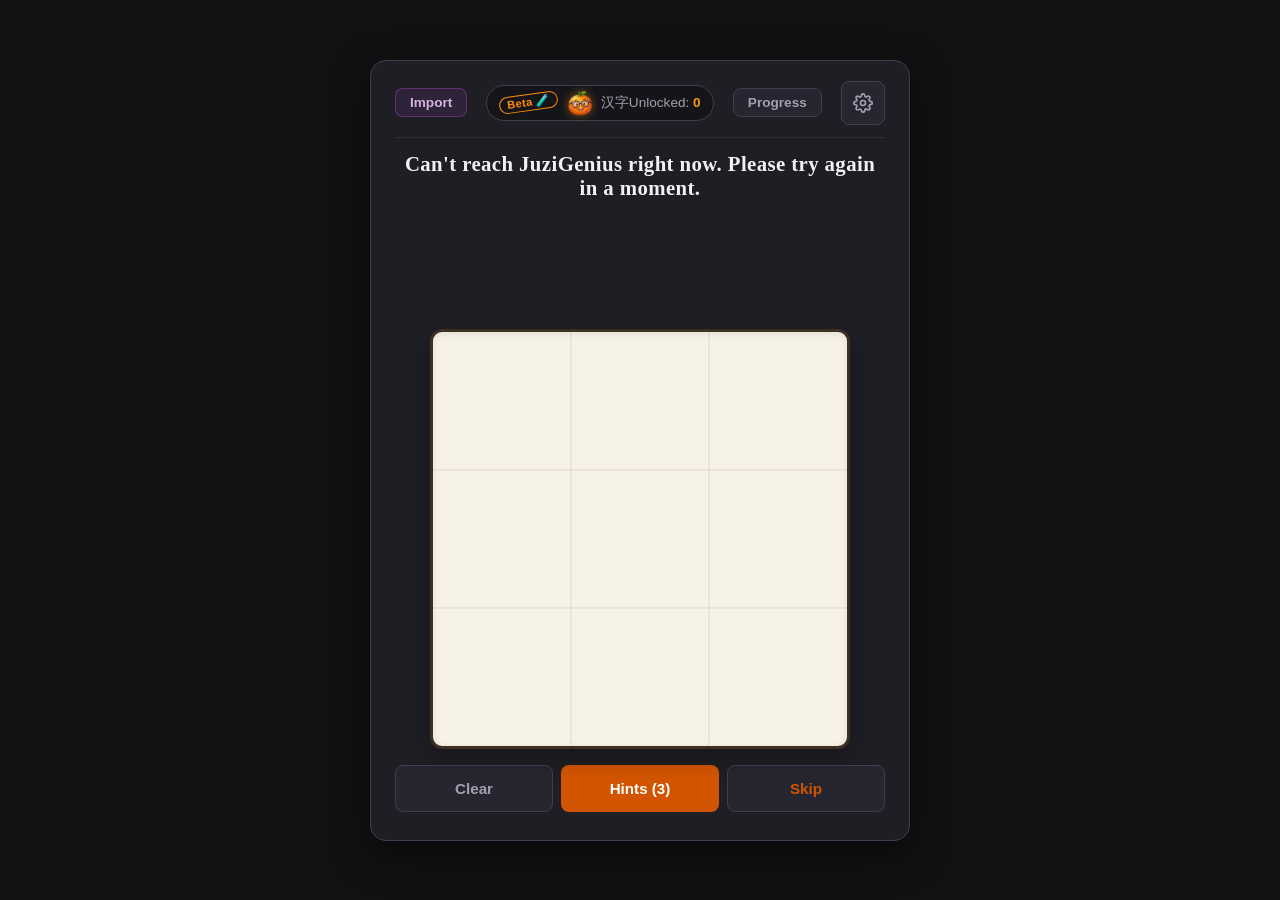
==== index.html @ 7cd06978 "Show Settings as a gear at the top right of the card at every size Replaces the bottom-left corner b" ====
<!DOCTYPE html>
<html lang="en">
<head>
    <meta charset="UTF-8">
    <meta name="viewport" content="width=device-width, initial-scale=1.0">
    <title>JuziGenius (句子Genius)</title>

    <!-- Installable-app metadata. The manifest href is RELATIVE while every
         other asset here is absolute, and that is deliberate: it resolves to
         /manifest.json at the site root and /u/<slug>/manifest.json under a
         hosted account, and the server generates each with its own start_url.
         An absolute path here would hand every friend an installed icon that
         opens the default account's data instead of their own. -->
    <link rel="manifest" href="manifest.json">
    <meta name="theme-color" content="#121214">
    <meta name="description" content="Hardcore Mandarin handwriting practice with spaced repetition. Fully offline.">
    <meta name="mobile-web-app-capable" content="yes">
    <meta name="apple-mobile-web-app-capable" content="yes">
    <meta name="apple-mobile-web-app-status-bar-style" content="black-translucent">
    <meta name="apple-mobile-web-app-title" content="JuziGenius">
    <link rel="apple-touch-icon" href="/icon-192.png">
    <link rel="icon" href="/icon-192.png" type="image/png">

    <link rel="stylesheet" href="/style.css">
    <!-- Hanzi Writer, vendored locally so handwriting works with no network.
         Stroke data is served from stroke_data.json via /api/strokes -- see
         charDataLoader in app.js and fetch_stroke_data.py. -->
    <script src="/vendor/hanzi-writer.min.js"></script>
    <!-- Paddle.js, for the checkout overlay. The one script here that isn't
         vendored locally: Paddle is the merchant of record and its checkout
         has to run from its own origin to handle cards, so there is nothing
         to self-host. Everything else about the app still works offline;
         only buying does not. Initialised from app.js once /api/plan says
         which client token and environment to use. -->
    <script src="https://cdn.paddle.com/paddle/v2/paddle.js"></script>
</head>
<body>
    <div id="app-container">
        <!-- Top Bar: Import (Left), Mascot Counter (Center), Progress (Right) -->
        <header id="top-bar">
            <button id="btn-import" class="top-btn" title="Import Chinese Text">Import</button>
            
            <div id="top-bar-center">
                <div id="character-counter" title="Total unique characters unlocked in your database">
                    <span id="beta-badge" title="Still cooking -- expect rough edges.">Beta&nbsp;🧪</span>
                    <img src="/avatar-nobg-128.png" alt="Juzi Mascot" class="mascot-avatar-small" />
                    <span>汉字<span class="counter-label-long">Unlocked:</span> <strong id="counter-value">0</strong></span>
                </div>
                <!-- The "Due" badge moved into the Progress modal's Overview
                     tab (see the "due today" / "waiting" stat tiles built by
                     renderProgress in app.js) rather than living in the top
                     bar -- the two numbers were already computed and shown
                     there, so this just drops the redundant header copy. -->
            </div>

            <button id="btn-progress" class="top-btn" title="Your progress">Progress</button>

            <!-- Settings (and Log Out, for a real account): a gear at the top
                 right of the card at every screen size. app.js sets the
                 accessible label. -->
            <button type="button" id="btn-settings" class="gear-btn" title="Settings" aria-label="Settings"><svg viewBox="0 0 24 24" width="20" height="20" fill="none" stroke="currentColor" stroke-width="2" stroke-linecap="round" stroke-linejoin="round" aria-hidden="true"><circle cx="12" cy="12" r="3"/><path d="M19.4 15a1.65 1.65 0 0 0 .33 1.82l.06.06a2 2 0 0 1 0 2.83 2 2 0 0 1-2.83 0l-.06-.06a1.65 1.65 0 0 0-1.82-.33 1.65 1.65 0 0 0-1 1.51V21a2 2 0 0 1-2 2 2 2 0 0 1-2-2v-.09A1.65 1.65 0 0 0 9 19.4a1.65 1.65 0 0 0-1.82.33l-.06.06a2 2 0 0 1-2.83 0 2 2 0 0 1 0-2.83l.06-.06a1.65 1.65 0 0 0 .33-1.82 1.65 1.65 0 0 0-1.51-1H3a2 2 0 0 1-2-2 2 2 0 0 1 2-2h.09A1.65 1.65 0 0 0 4.6 9a1.65 1.65 0 0 0-.33-1.82l-.06-.06a2 2 0 0 1 0-2.83 2 2 0 0 1 2.83 0l.06.06a1.65 1.65 0 0 0 1.82.33H9a1.65 1.65 0 0 0 1-1.51V3a2 2 0 0 1 2-2 2 2 0 0 1 2 2v.09a1.65 1.65 0 0 0 1 1.51 1.65 1.65 0 0 0 1.82-.33l.06-.06a2 2 0 0 1 2.83 0 2 2 0 0 1 0 2.83l-.06.06a1.65 1.65 0 0 0-.33 1.82V9a1.65 1.65 0 0 0 1.51 1H21a2 2 0 0 1 2 2 2 2 0 0 1-2 2h-.09a1.65 1.65 0 0 0-1.51 1z"/></svg></button>
        </header>

        <!-- Shown only to a username/password account with no email on file,
             which currently has no way back in if the password is forgotten.
             See updateEmailNudge in app.js. -->
        <div id="email-nudge" class="top-nudge" role="status" hidden>
            <span>Add an email so you can reset your password if you ever forget it.</span>
            <div class="top-nudge-actions">
                <button type="button" id="email-nudge-add" class="top-nudge-btn top-nudge-btn-primary">Add email</button>
                <button type="button" id="email-nudge-later" class="top-nudge-btn">Later</button>
            </div>
        </div>

        <!-- Shown only on a /u/<slug>/ link account, where the link itself is
             the only way in. See updateLoginNudge in app.js. -->
        <div id="login-nudge" class="top-nudge" role="status" hidden>
            <span>Create a login, so a lost link never means a lost account and you can sign in from any device.</span>
            <div class="top-nudge-actions">
                <button type="button" id="login-nudge-create" class="top-nudge-btn top-nudge-btn-primary">Create login</button>
                <button type="button" id="login-nudge-later" class="top-nudge-btn">Later</button>
            </div>
        </div>

        <!-- Prompt Zone -->
        <div id="english-prompt">Initializing session...</div>

        <!-- Assembly Line (Slots) -->
        <div id="assembly-line"></div>

        <!-- Main Workspace Area: Central Canvas, Action Row (Clear, Hint, Skip) below it -->
        <div id="workspace-main">
            <!-- InkStone Canvas Container Wrapper -->
            <div id="canvas-wrapper">
                <!-- Reserved space for hints to avoid layout shift -->
                <div id="hint-display-container"></div>
                <div id="tian-zi-ge"></div>
            </div>

            <!-- Action Row (below the canvas, not beside it -- see #action-sidebar) -->
            <div id="action-sidebar">
                <!-- Pronunciation controls for the item on screen. Available
                     from the moment a sentence loads, not just after it's
                     completed -- per explicit user decision, a deliberate
                     departure from "no predictive assistance" for audio
                     specifically. Icon-only; the label is a hover tooltip. -->
                <div id="sentence-audio-controls" hidden>
                    <button id="btn-replay-audio" class="btn-audio-icon" title="Listen Again" aria-label="Listen Again">🔊</button>
                </div>
                <button id="btn-clear" class="action-btn">Clear</button>
                <button id="btn-hint" class="action-btn">Hints (3)</button>
                <button id="btn-skip" class="action-btn">Skip</button>
            </div>
        </div>
    </div>

    <!-- Import / Generate Sentences Modal Overlay -->
    <div id="import-modal" class="modal-overlay">
        <div class="modal-card">
            <h2 class="modal-title">Add Practice Sentences</h2>

            <div class="mode-tabs">
                <button type="button" class="mode-tab active" data-mode="paste">Paste Text</button>
                <button type="button" class="mode-tab" data-mode="chars">Suggest Characters</button>
                <button type="button" class="mode-tab" data-mode="suggest">Suggest Words</button>
                <button type="button" class="mode-tab" data-mode="hsk">HSK Sentences</button>
            </div>

            <!-- Paste Text: unlock characters from your own text. One box --
                 Chinese and English go in together, and the English right
                 after each word/sentence (same line or the line below) gets
                 auto-paired and saved as a practice sentence. -->
            <div class="mode-panel" data-mode-panel="paste">
                <div id="paste-open">
                    <p class="modal-subtitle">Paste Chinese below to unlock characters and discover words. Include the English right after each word or sentence -- same line ("你好 - hello") or the line below -- and it's saved as a practice sentence too.</p>
                    <textarea id="import-textarea" maxlength="8000" placeholder="你好 - hello&#10;再见 - goodbye&#10;我喜欢在每天早上喝热茶。&#10;I like to drink hot tea every morning."></textarea>
                    <p class="import-translation-note">Fully offline, no AI needed &mdash; the English/Chinese split is detected locally from the text you paste.</p>
                </div>
                <!-- Shown instead on the free plan, which doesn't include pasting
                     (see plans.py). The server refuses the import either way. -->
                <div id="paste-locked" class="plan-locked" hidden>
                    <p class="plan-locked-title">Pasting your own text is part of the paid plan</p>
                    <p class="modal-subtitle">Paste a vocabulary list, textbook sentences or anything else you're reading, and every character in it unlocks for practice. The free plan covers all of HSK 1 through Suggest Characters, Suggest Words and HSK Sentences.</p>
                </div>
            </div>

            <!-- Suggest Characters: the most frequent characters not yet unlocked.
                 Characters are the practice unit, so this is the most direct
                 answer to "what should I learn next?" the app can give. -->
            <div class="mode-panel" data-mode-panel="chars" hidden>
                <p class="modal-subtitle">The most frequently used characters you haven't unlocked yet. <strong>Unlocks</strong> counts how many practice sentences each one immediately makes writable &mdash; a common character that completes no sentence buys you no practice today.</p>
                <div id="char-suggestions-list" class="suggestions-list"></div>
            </div>

            <!-- Suggest Words: highest-frequency compound words not yet added -->
            <div class="mode-panel" data-mode-panel="suggest" hidden>
                <p class="modal-subtitle">The most frequently used compound words you haven't added yet, pulled from the local dictionary. Check the ones you want and add them to your vocabulary.</p>
                <div id="suggestions-list" class="suggestions-list"></div>
            </div>

            <!-- HSK Sentences: local, offline, no AI/key needed -->
            <div class="mode-panel" data-mode-panel="hsk" hidden>
                <p class="modal-subtitle">Pulls real example sentences from the local HSK corpus that use only characters you've already unlocked. Works fully offline &mdash; no AI, no API key.</p>
            </div>

            <div class="modal-actions">
                <button id="modal-btn-cancel" class="modal-btn btn-secondary">Cancel</button>
                <button id="modal-btn-submit" class="modal-btn btn-primary">Process & Unlock</button>
            </div>
        </div>
    </div>

    <!-- Onboarding Overlay: shown instead of a session on a brand new
         /u/<slug>/ account (create_user.py) that hasn't picked a starting
         tier yet. No Cancel button -- there's nothing to fall back to until
         a tier is chosen, so this is not dismissible. -->
    <div id="onboarding-modal" class="modal-overlay">
        <div class="modal-card onboarding-card">
            <img src="/avatar-nobg-128.png" alt="Juzi the mascot" class="onboarding-avatar">
            <h2 class="modal-title">你好! Let's pick your starting pool.</h2>
            <p class="modal-subtitle">Every tier below is a real, playable set of characters and sentences &mdash; pick how much you want to start with. You can always grow from here with Import.</p>
            <div id="onboarding-tiers" class="onboarding-tiers">
                <p class="suggestions-empty">Loading tiers…</p>
            </div>
            <p id="onboarding-plan-note" class="progress-note" hidden>The free plan starts with First Peel or Sun-Ripened and grows through all of HSK 1. The larger starting pools come with the paid plan.</p>
            <p id="onboarding-status" class="onboarding-status" hidden></p>
        </div>
    </div>

    <!-- Upgrade screen: shown when something the free plan doesn't include is
         asked for -- more than HSK 1, pasting, a larger starting pool. See
         showUpgrade in app.js. Paid plans aren't on sale yet, so it explains
         rather than sells. -->
    <div id="upgrade-modal" class="modal-overlay">
        <div class="modal-card upgrade-card">
            <img src="/avatar-nobg-128.png" alt="" class="onboarding-avatar">
            <h2 id="upgrade-title" class="modal-title"></h2>
            <p id="upgrade-lead" class="modal-subtitle"></p>
            <div id="upgrade-stats" class="stat-row" hidden></div>
            <p class="progress-note">The paid plan unlocks every HSK level and thousands of characters beyond it, pasting your own text, and the larger starting pools.</p>
            <!-- Filled in by renderUpgradePrices in app.js from /api/plan's
                 checkout details. Stays hidden, and the note below it shows
                 instead, wherever Paddle isn't configured -- a development
                 copy, or a server that hasn't been given its keys. -->
            <div id="upgrade-prices" class="upgrade-prices" hidden></div>
            <p id="upgrade-tax" class="progress-note" hidden>All prices plus applicable tax.</p>
            <p id="upgrade-soon" class="progress-note"><strong>Paid plans are coming soon.</strong></p>
            <p class="progress-note">Everything you've unlocked stays yours to review, for free.</p>
            <p id="upgrade-error" class="danger-status" role="status" hidden></p>
            <div class="modal-actions">
                <button type="button" id="upgrade-btn-close" class="modal-btn btn-secondary">Keep practising</button>
            </div>
        </div>
    </div>

    <!-- Progress Overlay -->
    <div id="progress-modal" class="modal-overlay">
        <div class="modal-card progress-card">
            <div class="progress-modal-header">
                <h2 id="progress-modal-title" class="modal-title">Your Progress</h2>
                <button type="button" id="progress-btn-logout" class="top-btn" title="Log out" hidden>Log Out</button>
            </div>

            <div class="mode-tabs">
                <button type="button" class="mode-tab active" data-progress-tab="overview" data-tab-group="progress">Overview</button>
                <button type="button" class="mode-tab" data-progress-tab="characters" data-tab-group="progress">Character Bank</button>
                <button type="button" class="mode-tab" data-progress-tab="words" data-tab-group="progress">Word Bank</button>
                <button type="button" class="mode-tab" data-progress-tab="sentences" data-tab-group="progress">Sentence Bank</button>
                <button type="button" class="mode-tab" data-progress-tab="settings" data-tab-group="settings">Settings</button>
                <button type="button" class="mode-tab" data-progress-tab="reset" data-tab-group="settings">Start Over</button>
                <button type="button" class="mode-tab" data-progress-tab="about" data-tab-group="settings">About JuziGenius</button>
            </div>

            <!-- Stats, coverage, forecast -- the existing progress view. -->
            <div class="mode-panel" data-progress-panel="overview">
                <div id="progress-body" class="progress-body">
                    <p class="suggestions-empty">Loading…</p>
                </div>
            </div>

            <!-- Every unlocked character at a glance, for a quick "what have I
                 learned so far" refresher -- separated from Overview because
                 that panel is already long. -->
            <div class="mode-panel" data-progress-panel="characters" hidden>
                <div id="progress-characters" class="progress-body">
                    <p class="suggestions-empty">Loading…</p>
                </div>
            </div>

            <!-- Every unlocked compound word of 2+ characters (see
                 analyze_text_compounds / add_word) -- separated from
                 Character Bank since a word is a different practice unit. -->
            <div class="mode-panel" data-progress-panel="words" hidden>
                <div id="progress-words" class="progress-body">
                    <p class="suggestions-empty">Loading…</p>
                </div>
            </div>

            <!-- Everything accrued -- personal sentences saved via Paste Text
                 plus every corpus sentence ever completed (see
                 progress_summary's sentence_bank) -- not the live practice
                 queue, which empties out on every new batch. -->
            <div class="mode-panel" data-progress-panel="sentences" hidden>
                <div id="progress-sentences" class="progress-body">
                    <p class="suggestions-empty">Loading…</p>
                </div>
            </div>

            <!-- daily_goal and strict_mode used to sit here and were read by
                 nothing; they are gone from the schema rather than shown, since
                 a control that does nothing is worse than no control. -->
            <div class="mode-panel" data-progress-panel="settings" hidden>
                <div class="progress-body">
                    <!-- /u/<slug>/ link accounts only (see API_BASE in app.js). Turns
                         the link into a username/password account in place; the
                         server retires the link the moment this succeeds. -->
                    <section class="progress-section" id="claim-section" hidden>
                        <h3 class="progress-title">Create a login</h3>
                        <p class="progress-note">
                            Right now this private link is the only way into your account, so
                            losing it means losing your progress. Choose a username and password
                            to sign in from any device instead. Everything you've practised stays
                            exactly as it is.
                        </p>
                        <p class="progress-note">
                            <strong>Once you do, this link stops working.</strong> From then on you
                            log in at juzigenius.com with the username below, and a saved link or
                            home-screen icon takes you to the login page.
                        </p>

                        <form id="claim-form" class="claim-fields">
                            <label class="claim-label" for="claim-username">Username</label>
                            <input type="text" id="claim-username" class="setting-input setting-input-wide"
                                   autocomplete="username" autocapitalize="off" spellcheck="false" required>
                            <span class="setting-hint">3&ndash;20 characters: letters, numbers, _ or -.</span>

                            <label class="claim-label" for="claim-email">Email</label>
                            <input type="email" id="claim-email" class="setting-input setting-input-wide"
                                   autocomplete="email" autocapitalize="off" spellcheck="false" required>
                            <span class="setting-hint">For resetting your password. We send one link to confirm it, and nothing else.</span>

                            <label class="claim-label" for="claim-password">Password</label>
                            <input type="password" id="claim-password" class="setting-input setting-input-wide"
                                   autocomplete="new-password" required>
                            <span class="setting-hint">At least 8 characters.</span>

                            <label class="claim-label" for="claim-confirm">Type it again</label>
                            <input type="password" id="claim-confirm" class="setting-input setting-input-wide"
                                   autocomplete="new-password" required>

                            <div class="danger-actions">
                                <button type="submit" id="claim-btn-submit" class="modal-btn btn-primary">
                                    Create login
                                </button>
                            </div>
                        </form>

                        <p id="claim-status" class="danger-status" role="status" hidden></p>
                    </section>

                    <!-- Username/password accounts only: a /u/<slug>/ link has no
                         password to reset. Revealed by renderAccount in app.js
                         once /api/account answers. -->
                    <section class="progress-section" id="account-section" hidden>
                        <h3 class="progress-title">Email</h3>
                        <p id="account-email-note" class="progress-note"></p>

                        <div class="setting-row">
                            <input type="email" id="setting-email" class="setting-input setting-input-wide"
                                   autocomplete="email" spellcheck="false" autocapitalize="off"
                                   aria-label="Email address">
                        </div>

                        <div class="danger-actions">
                            <button type="button" id="account-email-btn-save" class="modal-btn btn-primary">
                                Send confirmation link
                            </button>
                        </div>

                        <p id="account-email-status" class="danger-status" role="status" hidden></p>
                    </section>

                    <!-- Every account: which plan it's on and what that includes, and
                         for a bought subscription when it renews or ends. Filled in by
                         renderPlan in app.js from /api/plan. Manage subscription is a
                         placeholder until checkout exists (see openManageSubscription). -->
                    <section class="progress-section" id="plan-section" hidden>
                        <h3 class="progress-title">Your plan</h3>
                        <p id="plan-note" class="progress-note"></p>
                        <p id="plan-billing" class="progress-note" hidden></p>
                        <button type="button" id="plan-manage-btn" class="modal-btn btn-secondary plan-manage-btn" hidden>Manage subscription</button>
                        <p id="plan-manage-note" class="progress-note" role="status" hidden>
                            Online billing isn't set up yet. To change or cancel your plan, email
                            <a href="mailto:support@juzigenius.com">support@juzigenius.com</a>.
                        </p>
                        <!-- Monthly and annual subscribers only; filled in by renderPlan. -->
                        <div id="plan-lifetime" hidden>
                            <p id="plan-lifetime-note" class="progress-note"></p>
                            <button type="button" id="plan-lifetime-btn" class="modal-btn btn-primary plan-manage-btn">Switch to lifetime</button>
                        </div>
                        <p id="plan-lifetime-status" class="progress-note" role="status" hidden></p>
                    </section>

                    <section class="progress-section">
                        <h3 class="progress-title">Writing grid</h3>
                        <p class="progress-note">
                            Overlays a light 3&times;3 grid on the writing canvas so a
                            character's proportions and stroke placement are easier to
                            judge. Purely visual: it has no effect on grading. A
                            per-device preference, not saved to your account.
                        </p>

                        <label class="setting-checkbox-row" for="setting-show-grid">
                            <input type="checkbox" id="setting-show-grid">
                            <span>Show writing grid</span>
                        </label>
                    </section>

                    <!-- Which voice reads Chinese aloud. Per device, like the
                         grid: the voices come from this device's speech engine.
                         Filled in by renderVoiceSettings in app.js, and hidden
                         unless the device has more than one Mandarin voice. -->
                    <section class="progress-section" id="voice-section" hidden>
                        <h3 class="progress-title">Voice</h3>
                        <p class="progress-note">
                            The voice that reads Chinese aloud. Choosing one plays a
                            short sample. Voices come from this device, so the choice
                            applies only here.
                        </p>

                        <div id="voice-list" class="voice-list" role="radiogroup" aria-label="Voice"></div>
                        <button type="button" id="voice-more-btn" class="voice-more"
                                aria-controls="voice-list" aria-expanded="false" hidden>More voices</button>

                        <p class="progress-note">
                            You can download additional voices in your device's speech settings.
                        </p>
                    </section>

                    <section class="progress-section">
                        <h3 class="progress-title">What to study</h3>
                        <p class="progress-note">
                            Which practice item kinds show up in a session, and which
                            categories count toward the "Due" badge. At least one must
                            stay checked. "Unlocked" always shows your total character
                            count regardless of this setting.
                        </p>

                        <label class="setting-checkbox-row" for="setting-study-characters">
                            <input type="checkbox" id="setting-study-characters">
                            <span>Individual characters</span>
                        </label>
                        <label class="setting-checkbox-row" for="setting-study-words">
                            <input type="checkbox" id="setting-study-words">
                            <span>Words</span>
                        </label>
                        <label class="setting-checkbox-row" for="setting-study-sentences">
                            <input type="checkbox" id="setting-study-sentences">
                            <span>Sentences</span>
                        </label>

                        <div class="danger-actions">
                            <button type="button" id="study-styles-btn-save" class="modal-btn btn-primary">
                                Save
                            </button>
                        </div>

                        <p id="study-styles-status" class="danger-status" role="status" hidden></p>
                    </section>

                    <section class="progress-section">
                        <h3 class="progress-title">Character script</h3>
                        <p class="progress-note">
                            Which script practice items are displayed and written
                            in. What you've unlocked, your review schedule, and
                            pinyin/meaning lookups are unaffected either way &mdash;
                            this only changes which glyph you see and write.
                            A character with more than one traditional form may
                            occasionally show the wrong one out of context.
                        </p>

                        <select id="setting-character-script" class="setting-input">
                            <option value="simplified">Simplified</option>
                            <option value="traditional">Traditional</option>
                        </select>

                        <div class="danger-actions">
                            <button type="button" id="character-script-btn-save" class="modal-btn btn-primary">
                                Save
                            </button>
                        </div>

                        <p id="character-script-status" class="danger-status" role="status" hidden></p>
                    </section>

                    <section class="progress-section">
                        <h3 class="progress-title">New characters per day</h3>
                        <p class="progress-note">
                            How many characters you have never written may enter practice
                            each day. The rest wait their turn, most common first &mdash; so
                            unlocking a lot at once becomes a queue rather than a wall.
                            The limit is held to unless keeping it would leave you with
                            nothing to practise at all, in which case you get something
                            rather than an empty session.
                        </p>

                        <div class="setting-row">
                            <input type="number" id="setting-daily-new-limit" class="setting-input"
                                   inputmode="numeric" autocomplete="off" step="1">
                            <span id="setting-limit-range" class="setting-hint"></span>
                        </div>

                        <p id="setting-context" class="progress-note"></p>

                        <div class="danger-actions">
                            <button type="button" id="settings-btn-reset" class="modal-btn btn-secondary">
                                Use default
                            </button>
                            <button type="button" id="settings-btn-save" class="modal-btn btn-primary">
                                Save
                            </button>
                        </div>

                        <p id="settings-status" class="danger-status" role="status" hidden></p>
                    </section>
                </div>
            </div>

            <!-- Wipe the account back to a brand new one. Its own tab rather
                 than a section at the foot of Overview: that panel is long
                 and scrolled through on every visit, and an irreversible
                 action should not sit at the end of a scroll people take for
                 other reasons. Two steps, the second requiring the word to be
                 typed, because there is no undo in the app. (The state it
                 replaces is kept in brain-history for two days, but only an
                 operator can bring it back -- see restore_brain.py.) -->
            <div class="mode-panel" data-progress-panel="reset" hidden>
                <div class="progress-body">
                    <section class="danger-zone">
                        <h3 class="danger-title">Start over from scratch</h3>
                        <p class="progress-note">
                            Erases everything below and takes you back to the starting-tier
                            picker, exactly as if you had just opened your link for the very
                            first time. Your link itself stays the same, so nothing needs
                            re-sending.
                        </p>

                        <ul id="reset-summary" class="danger-list">
                            <li>Loading…</li>
                        </ul>

                        <p class="danger-warning">
                            You can't undo this from the app, so treat it as permanent &mdash;
                            especially the sentences you saved from your own reading, which
                            nothing else can reconstruct.
                        </p>

                        <div class="danger-actions">
                            <button type="button" id="reset-btn-begin" class="modal-btn btn-danger-outline">
                                Start over&hellip;
                            </button>
                        </div>

                        <div id="reset-confirm-step" class="danger-confirm" hidden>
                            <label class="danger-label" for="reset-confirm-input">
                                Type <strong>RESET</strong> below to confirm:
                            </label>
                            <input type="text" id="reset-confirm-input" class="danger-input"
                                   autocomplete="off" autocapitalize="characters"
                                   autocorrect="off" spellcheck="false" placeholder="RESET">
                            <div class="danger-actions">
                                <button type="button" id="reset-btn-cancel" class="modal-btn btn-secondary">
                                    Cancel
                                </button>
                                <button type="button" id="reset-btn-confirm" class="modal-btn btn-danger" disabled>
                                    Erase everything
                                </button>
                            </div>
                        </div>

                        <p id="reset-status" class="danger-status" role="status" hidden></p>
                    </section>
                </div>
            </div>

            <div class="mode-panel" data-progress-panel="about" hidden>
                <div class="progress-body">
                    <section class="progress-section">
                        <p class="progress-note">
                            Writing Chinese characters is hard. It's also beautiful and satisfying!
                        </p>
                        <p class="progress-note">
                            JuziGenius&trade; helps you master one skill: writing Chinese characters from
                            memory. Reading Chinese characters is one thing, but recalling how to
                            write it stroke-by-stroke is another. Most apps focus on reading, so we
                            focus on handwriting.
                        </p>
                        <p class="progress-note">
                            Instead of boring flashcards, you'll write real sentences. Start with a
                            few characters and unlock more as you go. Every new sentence only uses
                            characters you already know, so you're always building on solid ground.
                        </p>
                        <p class="progress-note">
                            Use JuziGenius alongside your favorite study tools for grammar and
                            reading &mdash; think of it as your cozy corner for putting pen to paper.
                        </p>
                        <p class="progress-note">
                            As for the name? It's a little pun. In Chinese, j&ugrave;zi (&#21477;&#23376;)
                            means "sentence" and j&uacute;zi (&#27224;&#23376;) means "orange."
                            Isn't that genius? Juzi Genius!
                        </p>

                        <button type="button" id="about-how-it-works-toggle" class="about-link-btn">
                            Read this if you really want to know how it works.
                        </button>

                        <div id="about-how-it-works" class="about-how-it-works" hidden>
                            <p class="progress-note">
                                <strong>The basic loop:</strong> you get shown an English sentence, and you
                                write the Chinese for it, character by character, on a drawing canvas &mdash;
                                no autocomplete, no traced outlines. The app checks your stroke order and
                                direction as you go.
                            </p>
                            <p class="progress-note">
                                <strong>How you get material to practice:</strong> you start with a small
                                set of characters you pick when you sign up. From there you grow your pool
                                by pasting in Chinese text you're reading elsewhere, letting the app suggest
                                common words or characters you don't know yet, or pulling sentences from its
                                built-in library of roughly 17,000 example sentences.
                            </p>
                            <p class="progress-note">
                                <strong>The scheduling brain (spaced repetition):</strong> every character
                                you unlock is tracked individually. Each time you write it, the app grades
                                how well you did &mdash; perfectly, versus needing hints, versus getting it
                                wrong &mdash; and uses that to decide when you should see it again: nail it
                                and the gap grows (tomorrow, then a week, then weeks); struggle and it comes
                                right back today. It's the classic "show me things right before I'd forget
                                them" trick, applied per character.
                            </p>
                            <p class="progress-note">
                                <strong>Why sentences instead of flashcards:</strong> the app only ever gives
                                you a sentence if you already know every character in it, and it leans
                                toward sentences that contain characters you're due to review &mdash; so
                                you're not writing random sentences, you're getting a workout on exactly
                                what you're about to forget.
                            </p>
                            <p class="progress-note">
                                <strong>Words are their own thing too:</strong> two-character-plus words
                                (like &#21916;&#27426;, "to like") get tracked on their own separate schedule
                                from individual characters, so you can specifically drill vocabulary, not
                                just isolated characters.
                            </p>
                            <p class="progress-note">
                                <strong>Your banks:</strong> everything you've ever unlocked or completed
                                sits permanently in Character Bank / Word Bank / Sentence Bank &mdash; a
                                running record of what you actually know, separate from whatever happens to
                                be in your practice queue right this second.
                            </p>
                            <p class="progress-note">
                                <strong>What you control in Settings:</strong> which of the three
                                (characters/words/sentences) get mixed into your sessions, and how many
                                brand-new characters get introduced per day, so a big paste doesn't dump
                                hundreds of new characters on you at once.
                            </p>
                            <p class="progress-note">
                                That's really it: unlock characters &rarr; get graded on how well you write
                                them &rarr; get resurfaced right before you'd forget &rarr; naturally
                                graduate from single characters to full sentences as your pool grows.
                            </p>
                        </div>
                    </section>

                    <!-- Attribution for the bundled third-party data. Not
                         decoration: the Tatoeba sentences are CC BY and the
                         stroke data is under the Arphic Public License, and
                         both require their notices to reach the people using
                         the work. See THIRD-PARTY-LICENSES.md. -->
                    <section class="progress-section">
                        <p class="progress-note">
                            JuziGenius is built on work other people gave away first &mdash; the
                            stroke data traced from Arphic's fonts, sentences written by Tatoeba
                            volunteers, dictionaries built over years.
                            <a href="/credits.html" target="_blank" rel="noopener">Credits &amp; licenses &rarr;</a>
                        </p>
                    </section>
                </div>
            </div>

            <div class="modal-actions">
                <button id="progress-btn-close" class="modal-btn btn-primary">Close</button>
            </div>
        </div>
    </div>

    <!-- Quick Sentence Import: opened from the Overview tab's "N sentences
         writable" stat tile. Lists every corpus sentence the current pool
         can already fully write but hasn't been added to the Sentence Bank
         yet, so a learner can bulk-add known-writable material straight into
         their bank without a round of handwriting first. -->
    <div id="sentence-import-modal" class="modal-overlay">
        <div class="modal-card progress-card">
            <h2 class="modal-title">Quick-Add Writable Sentences</h2>
            <p class="modal-subtitle">Every corpus sentence you can already write in full, not yet in your Sentence Bank. Check the ones you know and add them straight to your bank &mdash; no handwriting required.</p>

            <div class="import-list-actions">
                <button type="button" id="sentence-import-select-all" class="top-btn import-list-action-btn">Select All</button>
                <button type="button" id="sentence-import-deselect-all" class="top-btn import-list-action-btn">Deselect All</button>
            </div>

            <div id="sentence-import-list" class="suggestions-list import-sentence-list">
                <p class="suggestions-empty">Loading…</p>
            </div>
            <p id="sentence-import-note" class="import-sentence-note" hidden></p>

            <div class="modal-actions">
                <button type="button" id="sentence-import-cancel" class="modal-btn btn-secondary">Cancel</button>
                <button type="button" id="sentence-import-submit" class="modal-btn btn-primary">Add Selected</button>
            </div>
        </div>
    </div>

    <!-- Main Controller Logic -->
    <script src="/app.js"></script>
</body>
</html>
---- style.css ----
/* ==========================================
   JuziGenius (句子Genius) - Master Stylesheet
   Optimized for Pixel Tablet & Linux PWA Deployment
   ========================================== */

:root {
    --bg-color: #121214;
    --surface-color: #1e1e24;
    --card-bg: #262630;
    --text-primary: #f0f0f5;
    --text-secondary: #a0a0b0;
    --accent-gold: #f39c12;
    --accent-orange: #e67e22;
    --accent-red: #e74c3c;
    --accent-green: #2ecc71;
    --accent-blue: #2980b9;
    --accent-purple: #8e44ad;
    --border-color: #3f3f50;

    /* Overridden per-sentence by fitAssemblyLineToOneLine() (app.js) once a
       sentence's character count is known, so a long sentence's slots (and,
       proportionally, the canvas and pinyin hint) shrink just enough to
       stay on one row instead of wrapping and growing the page taller with
       no upper bound. Defaults here are the un-shrunk, "fits fine" values. */
    --slot-size: 40px;
    --slot-gap: 8px;
    --canvas-max: 420px;
    --hint-scale: 1;

    /* Height of everything on the practice card except the canvas, measured
       by fitCanvasToViewportHeight() (app.js), so the canvas can take only
       what's left of the screen. --layout-slack is breathing room above and
       below the card. --canvas-min stops a very short screen (a phone in
       landscape) shrinking the canvas past usefulness; there the page
       scrolls instead. */
    --layout-chrome: 0px;
    --layout-slack: 24px;
    --canvas-min: 200px;
}

* {
    box-sizing: border-box;
    margin: 0;
    padding: 0;
}

body {
    background-color: var(--bg-color);
    color: var(--text-primary);
    font-family: -apple-system, BlinkMacSystemFont, "Segoe UI", Roboto, Helvetica, Arial, sans-serif;
    display: flex;
    justify-content: center;
    align-items: center;
    min-height: 100vh;
    /* The small viewport height, where supported. On iOS Safari 100vh is the
       height with the toolbars collapsed, so centring the card in it pushed
       its bottom edge under the toolbar. */
    min-height: 100svh;
    overflow-x: hidden;
}

#app-container {
    width: 100%;
    max-width: 540px;
    background-color: var(--surface-color);
    border-radius: 16px;
    border: 1px solid var(--border-color);
    box-shadow: 0 12px 40px rgba(0, 0, 0, 0.6);
    padding: 20px 24px 28px 24px;
    display: flex;
    flex-direction: column;
    align-items: center;
    position: relative;
}

/* --- Top Header Bar --- */
#top-bar {
    width: 100%;
    display: flex;
    justify-content: space-between;
    align-items: center;
    gap: 8px;
    margin-bottom: 14px;
    padding-bottom: 12px;
    border-bottom: 1px solid rgba(255, 255, 255, 0.07);
}

.top-btn {
    background-color: var(--card-bg);
    color: var(--text-secondary);
    border: 1px solid var(--border-color);
    padding: 6px 14px;
    border-radius: 8px;
    font-size: 0.85rem;
    font-weight: 600;
    cursor: pointer;
    transition: all 0.2s ease;
}

.top-btn:hover {
    color: var(--text-primary);
    border-color: var(--accent-gold);
}

.top-btn:active {
    transform: scale(0.96);
}

/* The shared gear: same square, same top-right spot, every screen size.
   44px is a comfortable touch target; the icon inherits the text colour. */
.gear-btn {
    flex-shrink: 0;
    display: inline-flex;
    align-items: center;
    justify-content: center;
    width: 44px;
    height: 44px;
    padding: 0;
    background-color: var(--card-bg);
    color: var(--text-secondary);
    border: 1px solid var(--border-color);
    border-radius: 8px;
    cursor: pointer;
    transition: all 0.2s ease;
}

.gear-btn:hover {
    color: var(--text-primary);
    border-color: var(--accent-gold);
}

.gear-btn:active {
    transform: scale(0.96);
}

#btn-import {
    background-color: rgba(142, 68, 173, 0.15);
    border-color: rgba(142, 68, 173, 0.5);
    color: #d2b4de;
}

#btn-import:hover {
    background-color: var(--accent-purple);
    color: white;
}

/* --- Character Progress Counter & Mascot Avatar --- */
#top-bar-center {
    display: flex;
    align-items: center;
    gap: 10px;
}

#character-counter {
    display: flex;
    align-items: center;
    gap: 8px;
    font-size: 0.85rem;
    color: var(--text-secondary);
    background-color: rgba(0, 0, 0, 0.3);
    border: 1px solid var(--border-color);
    padding: 4px 12px;
    border-radius: 20px;
    white-space: nowrap;
}

/* The avatar art is a self-contained round mascot on a transparent
   background, so it needs no circular crop or ring -- object-fit: cover plus
   border-radius: 50% would clip the leaf off the top and draw a gold ring
   around transparent corners. drop-shadow follows the alpha silhouette, so
   the warm glow traces the mascot instead of a square box. */
.mascot-avatar-small {
    width: 26px;
    height: 26px;
    object-fit: contain;
    filter: drop-shadow(0 0 4px rgba(243, 156, 18, 0.5));
}

#counter-value {
    color: var(--accent-gold);
    font-weight: bold;
}

/* A playful "still cooking" marker -- rotated like a rubber stamp so it
   reads as a badge, not an error state. */
#beta-badge {
    display: inline-block;
    color: #ff8c00;
    border: 1.5px solid #ff8c00;
    font-weight: 800;
    font-size: 0.7rem;
    letter-spacing: 0.03em;
    padding: 1px 7px;
    border-radius: 999px;
    transform: rotate(-8deg);
    cursor: default;
}

/* --- Due-for-Review Counter (SM-2) --- */
#due-counter {
    display: flex;
    align-items: center;
    font-size: 0.85rem;
    color: var(--text-secondary);
    background-color: rgba(0, 0, 0, 0.3);
    border: 1px solid var(--border-color);
    padding: 4px 12px;
    border-radius: 20px;
    transition: background-color 0.2s ease, border-color 0.2s ease;
}

#due-counter-value {
    color: var(--text-secondary);
    font-weight: bold;
    transition: color 0.2s ease;
}

#due-counter.has-due {
    border-color: var(--accent-red);
    background-color: rgba(231, 76, 60, 0.15);
}

#due-counter.has-due #due-counter-value {
    color: var(--accent-red);
}

/* --- Prompt Zone --- */
#english-prompt {
    font-size: 1.3rem;
    font-weight: 600;
    text-align: center;
    color: var(--text-primary);
    margin-bottom: 16px;
    letter-spacing: 0.4px;
    font-family: Georgia, serif;
    min-height: 48px;
    display: flex;
    align-items: center;
    justify-content: center;
    padding: 0 8px;
}

/* --- Assembly Line (Slots) --- */
#assembly-line {
    display: flex;
    flex-wrap: wrap;
    justify-content: center;
    gap: var(--slot-gap);
    margin-bottom: 18px;
    min-height: 45px;
}

.character-slot {
    width: var(--slot-size);
    height: var(--slot-size);
    background-color: var(--card-bg);
    border: 2px solid var(--border-color);
    border-radius: 8px;
    display: flex;
    align-items: center;
    justify-content: center;
    font-size: calc(var(--slot-size) * 0.5);
    font-weight: bold;
    color: var(--text-primary);
    transition: width 0.2s ease, height 0.2s ease, all 0.25s ease;
}

.character-slot.active {
    border-color: var(--accent-gold);
    background-color: rgba(243, 156, 18, 0.15);
    box-shadow: 0 0 12px rgba(243, 156, 18, 0.35);
}

.character-slot.punctuation-slot {
    background-color: transparent;
    border: none;
    color: var(--text-secondary);
    font-size: calc(var(--slot-size) * 0.45);
}

/* Celebratory Flash on Complete */
@keyframes successPulse {
    0% {
        background-color: var(--card-bg);
        border-color: var(--border-color);
        transform: scale(1);
    }
    40% {
        background-color: rgba(46, 204, 113, 0.35);
        border-color: var(--accent-green);
        box-shadow: 0 0 16px rgba(46, 204, 113, 0.6);
        transform: scale(1.08);
    }
    100% {
        background-color: rgba(46, 204, 113, 0.2);
        border-color: var(--accent-green);
        transform: scale(1);
    }
}

.character-slot.success-flash {
    animation: successPulse 0.7s ease forwards;
    color: #e8f8f0;
}

/* --- Workspace Layout (Canvas, Action Row Below It) --- */
#workspace-main {
    display: flex;
    flex-direction: column;
    gap: 16px;
    align-items: center;
    justify-content: center;
    width: 100%;
}

/* --- Action Row (below the canvas) ---
   Was a fixed-width column beside the canvas; moved below it and turned
   sideways (row, wrapping) per explicit user request to let the canvas use
   the width that freed up, and the app's overall height, instead of sharing
   both with a narrow sidebar. flex-wrap is the safety net a fixed-width
   column never needed: five controls in one row is fine down to a phone's
   width at the current sizes, but wrapping rather than clipping/shrinking
   further protects against a future sixth control or an unusually narrow
   view rather than reproducing the old off-screen-button bug sideways. */
#action-sidebar {
    display: flex;
    flex-direction: row;
    flex-wrap: wrap;
    gap: 8px;
    width: 100%;
}

.action-btn {
    flex: 1 1 70px;
    padding: 14px 8px;
    border-radius: 8px;
    border: none;
    font-size: 0.95rem;
    font-weight: 600;
    cursor: pointer;
    transition: filter 0.2s, transform 0.1s, opacity 0.2s;
    text-align: center;
}

.action-btn:active {
    transform: scale(0.97);
}

.action-btn:disabled {
    opacity: 0.4;
    cursor: not-allowed;
    pointer-events: none;
}

#btn-clear {
    background-color: var(--card-bg);
    color: var(--text-secondary);
    border: 1px solid var(--border-color);
}

#btn-hint {
    background-color: #d35400;
    color: white;
}

#btn-skip {
    background-color: var(--card-bg);
    color: #d35400;
    border: 1px solid var(--border-color);
}

/* --- Canvas Wrapper & InkStone Canvas --- */
#canvas-wrapper {
    display: flex;
    flex-direction: column;
    align-items: center;
    width: 100%;
}

/* --- Reserved Hint Container Space --- */
#hint-display-container {
    height: 44px;
    display: flex;
    align-items: center;
    justify-content: center;
    font-size: calc(1.9rem * var(--hint-scale));
    font-weight: bold;
    color: var(--accent-gold);
    margin-bottom: 6px;
}

#tian-zi-ge {
    background-color: #f7f2e8 !important;
    border: 3px solid #3d2f24 !important;
    border-radius: 12px;
    box-shadow: inset 0 2px 8px rgba(0, 0, 0, 0.08), 0 8px 24px rgba(0, 0, 0, 0.3);
    /* Bigger in both dimensions per explicit user request, now that moving
       the action row below the canvas (see #workspace-main/#action-sidebar)
       frees up the width a fixed-width sidebar used to claim. Responsive via
       min() rather than a media-query breakpoint -- setupCurrentCharacterWriter
       reads this box's actual rendered size for Hanzi Writer's own canvas
       (container.clientWidth/clientHeight), so however big CSS makes this
       square, the writer matches it exactly with no separate value to keep
       in sync. Square via aspect-ratio so one dimension drives both.

       Capped by height as well as width: the screen's height, less everything
       else on the card (--layout-chrome), so the canvas and the action row
       below it fit on one screen without scrolling. Each declaration is a
       fallback for a browser that can't parse the next: no max() inside
       min(), then no svh unit. svh rather than vh because it stays fixed as
       iOS Safari's toolbars show and hide. */
    width: min(var(--canvas-max), 100%);
    width: min(var(--canvas-max), 100%, max(var(--canvas-min), calc(100vh - var(--layout-chrome) - var(--layout-slack))));
    width: min(var(--canvas-max), 100%, max(var(--canvas-min), calc(100svh - var(--layout-chrome) - var(--layout-slack))));
    aspect-ratio: 1 / 1;
    display: flex;
    align-items: center;
    justify-content: center;
    position: relative;
    overflow: hidden;
    /* Lets the cards drawn inside the canvas (the success card) size
       themselves to the canvas rather than the screen; see @container below. */
    container-type: inline-size;
}

#tian-zi-ge svg {
    background-color: #f7f2e8 !important;
}

/* Light 3x3 registration grid (two evenly spaced vertical lines and two
   horizontal, dividing the canvas into nine equal cells) overlaid above
   Hanzi Writer's SVG so proportions and stroke placement are easier to
   judge -- toggled by the Settings panel's "Show writing grid" checkbox
   (see applyGridPreference in app.js). An absolutely positioned
   pseudo-element rather than a real child: setupCurrentCharacterWriter
   clears #tian-zi-ge's contents with innerHTML on every character, which
   would otherwise wipe the grid along with the old writer. pointer-events:
   none keeps it from intercepting the stroke-drawing input underneath. */
#tian-zi-ge.show-grid::after {
    content: "";
    position: absolute;
    inset: 0;
    pointer-events: none;
    background-image:
        linear-gradient(to right, transparent calc(33.33% - 0.75px), rgba(61, 47, 36, 0.2) 33.33%, transparent calc(33.33% + 0.75px)),
        linear-gradient(to right, transparent calc(66.66% - 0.75px), rgba(61, 47, 36, 0.2) 66.66%, transparent calc(66.66% + 0.75px)),
        linear-gradient(to bottom, transparent calc(33.33% - 0.75px), rgba(61, 47, 36, 0.2) 33.33%, transparent calc(33.33% + 0.75px)),
        linear-gradient(to bottom, transparent calc(66.66% - 0.75px), rgba(61, 47, 36, 0.2) 66.66%, transparent calc(66.66% + 0.75px));
}

/* --- Stroke Data Failure Card (character can't be practiced offline) --- */
.stroke-error-card {
    display: flex;
    flex-direction: column;
    align-items: center;
    justify-content: center;
    width: 100%;
    height: 100%;
    background-color: #fdfaf3;
    padding: 14px;
    text-align: center;
    animation: fadeIn 0.3s ease-out;
}

.stroke-error-char {
    font-size: 2.6rem;
    font-weight: 700;
    color: var(--text-secondary);
    line-height: 1;
    margin-bottom: 8px;
}

.stroke-error-title {
    font-size: 0.95rem;
    font-weight: 800;
    color: #c0392b;
    margin-bottom: 6px;
}

.stroke-error-note {
    font-size: 0.72rem;
    color: var(--text-secondary);
    line-height: 1.4;
    margin-bottom: 12px;
}

.stroke-error-note code {
    background-color: rgba(0, 0, 0, 0.06);
    border-radius: 3px;
    padding: 1px 4px;
    font-size: 0.7rem;
}

/* A character stepped past because it couldn't be rendered -- distinct from
   both an unwritten slot and a correctly written one. */
.character-slot.skipped-slot {
    border-style: dashed;
    border-color: var(--text-secondary);
    color: var(--text-secondary);
    opacity: 0.6;
}

/* --- Victory Card Display (Inside Canvas upon Completion) --- */
.victory-card {
    display: flex;
    flex-direction: column;
    align-items: center;
    justify-content: center;
    width: 100%;
    height: 100%;
    background-color: #fdfaf3;
    padding: 12px;
    text-align: center;
    animation: fadeIn 0.3s ease-out;
}

@keyframes fadeIn {
    from { opacity: 0; transform: scale(0.95); }
    to { opacity: 1; transform: scale(1); }
}

.victory-mascot {
    width: 80px;
    height: 80px;
    object-fit: contain;
    filter: drop-shadow(0 3px 8px rgba(243, 156, 18, 0.45));
    margin-bottom: 8px;
}

.victory-title {
    font-size: 1.1rem;
    font-weight: 800;
    color: #27ae60;
    margin-bottom: 10px;
}

/* Pronunciation controls, sitting in the action row beside Clear/Hint/Skip.
   Available from the moment a sentence loads, not gated behind completion --
   icon-only, with the label as a hover tooltip rather than visible text, so
   they read as a small always-there toolbar rather than a fourth and fifth
   action button. Same flex-basis as .action-btn so all four items in the
   row (this pair counts as one) get comparable visual weight. */
#sentence-audio-controls {
    display: flex;
    gap: 10px;
    flex: 1 1 70px;
}

#sentence-audio-controls[hidden] {
    display: none;
}

.btn-audio-icon {
    flex: 1;
    display: flex;
    align-items: center;
    justify-content: center;
    height: 40px;
    background-color: var(--card-bg);
    color: var(--text-primary);
    border: 1px solid var(--border-color);
    border-radius: 8px;
    font-size: 1.1rem;
    line-height: 1;
    cursor: pointer;
    transition: background-color 0.2s, transform 0.1s;
}

.btn-audio-icon:hover:not(:disabled) {
    background-color: var(--border-color);
    transform: translateY(-1px);
}

.btn-audio-icon:active:not(:disabled) {
    transform: translateY(0);
}

.btn-audio-icon:disabled {
    opacity: 0.5;
    cursor: not-allowed;
}

.victory-actions {
    display: flex;
    align-items: center;
    gap: 10px;
}

.btn-next {
    background-color: #27ae60;
    color: white;
    border: none;
    border-radius: 8px;
    padding: 8px 18px;
    font-size: 0.95rem;
    font-weight: 700;
    cursor: pointer;
    box-shadow: 0 4px 12px rgba(39, 174, 96, 0.35);
    transition: background-color 0.2s, transform 0.1s;
}

.btn-next:hover {
    background-color: #2ecc71;
    transform: translateY(-1px);
}

.btn-next:active {
    transform: translateY(0);
}

.btn-repeat {
    background-color: var(--card-bg);
    color: var(--text-primary);
    border: 1px solid var(--border-color);
    border-radius: 8px;
    padding: 8px 16px;
    font-size: 0.95rem;
    font-weight: 700;
    cursor: pointer;
    transition: background-color 0.2s, transform 0.1s;
}

.btn-repeat:hover {
    background-color: var(--border-color);
    transform: translateY(-1px);
}

.btn-repeat:active {
    transform: translateY(0);
}

/* The cards drawn inside a small canvas. Sized by the canvas rather than the
   screen, because the canvas also shrinks to fit the screen's height (see
   #tian-zi-ge), down to 200px on a phone or in a short desktop window. At
   that size the success card still fit, but Repeat and Next each wrapped
   onto two lines, and the no-stroke-data card ran past the bottom. Its note
   is an instruction for whoever runs the server rather than the learner, so
   it's the part that goes. Browsers without container queries keep the
   full-size cards. */
@container (max-width: 260px) {
    .stroke-error-card { padding: 8px; }
    .stroke-error-char {
        font-size: 2rem;
        margin-bottom: 4px;
    }
    .stroke-error-title {
        font-size: 0.85rem;
        margin-bottom: 10px;
    }
    .stroke-error-note { display: none; }
    .victory-card { padding: 8px; }
    .victory-mascot {
        width: 56px;
        height: 56px;
        margin-bottom: 4px;
    }
    .victory-title {
        font-size: 1rem;
        margin-bottom: 8px;
    }
    .victory-actions { gap: 6px; }
    .btn-repeat,
    .btn-next {
        padding: 7px 10px;
        font-size: 0.85rem;
        white-space: nowrap;
    }
}

/* --- Import Modal Overlay --- */
.modal-overlay {
    display: none;
    position: fixed;
    top: 0;
    left: 0;
    width: 100vw;
    height: 100vh;
    background-color: rgba(0, 0, 0, 0.75);
    backdrop-filter: blur(4px);
    justify-content: center;
    /* `align-items: center` alone clips a card taller than the viewport
       symmetrically top and bottom, with no scroll able to reach either end
       -- reported directly (iPhone, DuckDuckGo browser): the Progress
       modal's own internal content scrolled, but its Close button (outside
       that scrollable region, in .modal-actions) stayed clipped off the
       bottom no matter what, forcing a page reload to escape. `safe center`
       falls back to start-aligned, scrollable-into-view behavior exactly
       when the content overflows; plain `center` above it is the fallback
       for a browser that doesn't recognize the `safe` keyword, which would
       otherwise drop the whole declaration and leave items unaligned. This
       overlay's own overflow-y is the other half of the fix -- `safe`
       alignment only helps if the overlay can scroll at all. */
    align-items: center;
    align-items: safe center;
    overflow-y: auto;
    padding: 24px 0;
    box-sizing: border-box;
    z-index: 1000;
}

.modal-card {
    background-color: var(--surface-color);
    border: 1px solid var(--border-color);
    border-radius: 14px;
    width: 90%;
    max-width: 480px;
    padding: 24px;
    box-shadow: 0 16px 48px rgba(0, 0, 0, 0.7);
    display: flex;
    flex-direction: column;
    gap: 12px;
}

.modal-title {
    font-size: 1.3rem;
    font-weight: 700;
    color: var(--text-primary);
}

.progress-modal-header {
    display: flex;
    justify-content: space-between;
    align-items: center;
    gap: 12px;
}

.modal-subtitle {
    font-size: 0.85rem;
    color: var(--text-secondary);
    line-height: 1.4;
}

/* --- Mode Tabs (Import and Progress modals) ---
   Sticky rather than sitting in normal flow: now that .modal-overlay is the
   only scroll region a modal has (see .progress-body's comment), a long
   panel would otherwise carry the tab row out of view as you scroll it,
   with no way back to it short of scrolling all the way back up. Solid
   background rather than the original translucent rgba() -- an approximation
   of what that looked like over --surface-color, since sticky content needs
   an opaque backing or whatever scrolls underneath shows through it. */
.mode-tabs {
    display: flex;
    gap: 6px;
    position: sticky;
    top: 0;
    z-index: 1;
    background-color: #17171b;
    border: 1px solid var(--border-color);
    border-radius: 10px;
    padding: 4px;
}

.mode-tab {
    flex: 1;
    background: transparent;
    border: none;
    border-radius: 7px;
    color: var(--text-secondary);
    font-size: 0.82rem;
    font-weight: 600;
    padding: 8px 6px;
    cursor: pointer;
    transition: background-color 0.2s, color 0.2s;
}

.mode-tab:hover {
    color: var(--text-primary);
}

.mode-tab.active {
    background-color: var(--accent-purple);
    color: white;
}

.mode-panel[hidden] {
    display: none;
}

#import-textarea {
    width: 100%;
    height: 140px;
    background-color: var(--card-bg);
    border: 1px solid var(--border-color);
    border-radius: 8px;
    color: var(--text-primary);
    padding: 12px;
    font-size: 0.95rem;
    font-family: inherit;
    resize: vertical;
    outline: none;
}

#import-textarea:focus {
    border-color: var(--accent-gold);
}

.import-translation-note {
    font-size: 0.75rem;
    color: var(--text-secondary);
    line-height: 1.4;
    margin-top: 6px;
}

.modal-actions {
    display: flex;
    justify-content: flex-end;
    gap: 10px;
    margin-top: 6px;
}

.modal-btn {
    padding: 9px 16px;
    border-radius: 8px;
    border: none;
    font-size: 0.9rem;
    font-weight: 600;
    cursor: pointer;
    transition: filter 0.2s, transform 0.1s;
}

.modal-btn:active {
    transform: scale(0.97);
}

.btn-secondary {
    background-color: var(--card-bg);
    color: var(--text-secondary);
    border: 1px solid var(--border-color);
}

.btn-primary {
    background-color: var(--accent-purple);
    color: white;
}

/* --- Onboarding: first-run tier picker --- */
.onboarding-card {
    text-align: center;
    align-items: center;
}

.onboarding-avatar {
    width: 64px;
    height: 64px;
    object-fit: contain;
}

.onboarding-tiers {
    display: flex;
    flex-direction: column;
    gap: 10px;
    text-align: left;
    width: 100%;
}

.onboarding-tier {
    display: flex;
    justify-content: space-between;
    align-items: center;
    gap: 12px;
    width: 100%;
    background-color: var(--card-bg);
    border: 1px solid var(--border-color);
    border-radius: 10px;
    padding: 14px 16px;
    cursor: pointer;
    font-family: inherit;
    text-align: left;
    transition: border-color 0.2s, transform 0.1s;
}

.onboarding-tier:hover {
    border-color: var(--accent-gold);
}

.onboarding-tier:active {
    transform: scale(0.98);
}

.onboarding-tier:disabled {
    opacity: 0.5;
    cursor: default;
    transform: none;
}

.onboarding-tier-info {
    display: flex;
    flex-direction: column;
    gap: 2px;
}

.onboarding-tier-name {
    font-size: 1rem;
    font-weight: 700;
    color: var(--accent-gold);
}

.onboarding-tier-meta {
    font-size: 0.78rem;
    color: var(--text-secondary);
}

.onboarding-tier-blurb {
    font-size: 0.82rem;
    color: var(--text-secondary);
    margin-top: 2px;
}

.onboarding-tier-arrow {
    color: var(--accent-purple);
    font-size: 1.2rem;
    flex-shrink: 0;
}

.onboarding-status {
    font-size: 0.85rem;
    color: var(--text-secondary);
}

/* --- Suggest Words: checkbox list --- */
.suggestions-list {
    display: flex;
    flex-direction: column;
    gap: 6px;
    max-height: 260px;
    overflow-y: auto;
}

.suggestions-empty {
    font-size: 0.85rem;
    color: var(--text-secondary);
    padding: 12px 0;
    text-align: center;
}

.suggestion-row {
    display: grid;
    grid-template-columns: auto auto 1fr 1.4fr;
    align-items: center;
    gap: 10px;
    background-color: var(--card-bg);
    border: 1px solid var(--border-color);
    border-radius: 8px;
    padding: 10px 12px;
    cursor: pointer;
    transition: border-color 0.2s, background-color 0.2s;
}

.suggestion-row:hover {
    border-color: var(--accent-gold);
}

.suggestion-checkbox {
    width: 18px;
    height: 18px;
    accent-color: var(--accent-purple);
    cursor: pointer;
}

.suggestion-word {
    font-size: 1.1rem;
    font-weight: 700;
    color: var(--text-primary);
}

.suggestion-pinyin {
    font-size: 0.85rem;
    color: var(--accent-gold);
    white-space: nowrap;
}

.suggestion-meaning {
    font-size: 0.82rem;
    color: var(--text-secondary);
    overflow: hidden;
    text-overflow: ellipsis;
    white-space: nowrap;
}

/* ==========================================================================
   Suggest Characters rows
   ========================================================================== */
/* Two lines rather than one: on a single row the meaning was squeezed to
   "indeed…" / "man; p…", which is no use to someone deciding what to learn.
   The character, its reading and the two numbers that drive the decision stay
   on the first line; the gloss gets the full width beneath them. */
.char-suggestion-row {
    display: grid;
    grid-template-columns: auto auto 1fr auto auto;
    grid-template-areas:
        "check hanzi pinyin stats unlocks"
        "check hanzi meaning meaning meaning";
    align-items: center;
    column-gap: 12px;
    row-gap: 2px;
}

.char-suggestion-row .suggestion-checkbox { grid-area: check; }
.char-suggestion-row .suggestion-hanzi    { grid-area: hanzi; }
.char-suggestion-row .suggestion-pinyin   { grid-area: pinyin; }
.char-suggestion-row .suggestion-stats    { grid-area: stats; }
.char-suggestion-row .suggestion-unlocks  { grid-area: unlocks; }

.char-suggestion-row .suggestion-meaning {
    grid-area: meaning;
    white-space: normal;
    overflow: visible;
    font-size: 0.76rem;
    line-height: 1.35;
    /* Two lines at most -- some dictionary glosses run to a paragraph. */
    display: -webkit-box;
    -webkit-line-clamp: 2;
    -webkit-box-orient: vertical;
    overflow: hidden;
}

.suggestion-hanzi {
    font-size: 1.7rem;
    line-height: 1;
    color: var(--text-primary);
    font-family: "Noto Serif SC", serif;
}

.suggestion-stats {
    font-size: 0.75rem;
    color: var(--text-secondary);
    white-space: nowrap;
    font-variant-numeric: tabular-nums;
}

/* How many sentences this character immediately makes writable. Given its own
   emphasis because it is the number that decides whether unlocking a frequent
   character buys practice today or only later. */
.suggestion-unlocks {
    font-size: 0.75rem;
    font-weight: 700;
    white-space: nowrap;
    color: #f39c12;
    background: rgba(243, 156, 18, 0.12);
    border: 1px solid rgba(243, 156, 18, 0.3);
    border-radius: 999px;
    padding: 2px 9px;
    font-variant-numeric: tabular-nums;
}

.suggestion-unlocks.is-zero {
    color: var(--text-secondary);
    background: transparent;
    border-color: var(--border-color);
}

/* The "+N waiting" note beside the due badge. */
.backlog-note {
    margin-left: 6px;
    font-size: 0.72rem;
    color: var(--text-secondary);
    font-variant-numeric: tabular-nums;
}

/* ==========================================================================
   Progress view
   ========================================================================== */
.progress-card {
    max-width: 620px;
    width: min(620px, 94vw);
}

/* Used to be its own 68vh scroll region nested inside .modal-overlay's own
   scroll -- two independent scrollers stacked on top of each other. Reported
   directly: the Settings tab (grown a lot since -- writing grid, study
   styles, character script, daily limit, start over) "froze": scrolling
   inside this box hits its own bottom and stops, and on at least some
   touch browsers that doesn't hand off to the outer scroll the way a mouse
   wheel does, reading as the whole popup being stuck. Removed so there is
   only ever one scrollable region (.modal-overlay, see its own comment) --
   .mode-tabs below is sticky to compensate for the tab row no longer
   staying put on its own as you scroll a long panel. */
.progress-body {
    padding-right: 6px;
}

.progress-headline {
    font-size: 1.05rem;
    line-height: 1.5;
    color: var(--text-primary);
    margin: 0 0 18px;
}

.progress-headline strong { color: #f39c12; }

.stat-row {
    display: grid;
    grid-template-columns: repeat(auto-fit, minmax(110px, 1fr));
    gap: 10px;
    margin-bottom: 26px;
}

.stat-tile {
    background: var(--surface-color);
    border: 1px solid var(--border-color);
    border-radius: 10px;
    padding: 12px 10px;
    text-align: center;
}

.stat-value {
    font-size: 1.55rem;
    font-weight: 700;
    color: var(--text-primary);
    font-variant-numeric: tabular-nums;
    line-height: 1.1;
}

.stat-label {
    font-size: 0.72rem;
    color: var(--text-secondary);
    margin-top: 4px;
}

/* Shown on the "sentences writable" tile once at least one corpus sentence
   is playable -- opens the quick-import checklist. The wobble is a short
   periodic burst (most of each cycle sits still) rather than a constant
   idle animation, which was tried elsewhere in this app and found
   distracting. */
.sentence-import-btn {
    display: inline-block;
    margin-top: 6px;
    padding: 3px 11px;
    border: none;
    border-radius: 999px;
    background-color: var(--accent-purple);
    color: white;
    font-size: 0.68rem;
    font-weight: 700;
    cursor: pointer;
    animation: sentenceImportWobble 4s ease-in-out infinite;
}

.sentence-import-btn:hover {
    filter: brightness(1.15);
}

@keyframes sentenceImportWobble {
    0%, 85%, 100% { transform: rotate(0deg); }
    87% { transform: rotate(-8deg); }
    89% { transform: rotate(8deg); }
    91% { transform: rotate(-6deg); }
    93% { transform: rotate(6deg); }
    96% { transform: rotate(0deg); }
}

.progress-section { margin-bottom: 26px; }

.progress-title {
    font-size: 0.95rem;
    color: var(--text-primary);
    margin: 0 0 4px;
}

.progress-note {
    font-size: 0.78rem;
    color: var(--text-secondary);
    line-height: 1.5;
    margin: 0 0 12px;
}

.progress-note strong { color: var(--text-primary); }

/* Coverage bars: label, track, directly-labelled value. Nothing here depends
   on reading the colour or on hovering. */
.cov-row {
    display: grid;
    grid-template-columns: 76px 1fr 108px;
    align-items: center;
    gap: 10px;
    margin-bottom: 7px;
}

.cov-label {
    font-size: 0.78rem;
    color: var(--text-secondary);
    white-space: nowrap;
}

.cov-track {
    height: 10px;
    background: var(--surface-color);
    border-radius: 5px;
    overflow: hidden;
}

.cov-fill {
    height: 100%;
    border-radius: 5px;
    min-width: 2px;
    transition: width 0.35s ease;
}

.cov-value {
    font-size: 0.78rem;
    color: var(--text-primary);
    text-align: right;
    font-variant-numeric: tabular-nums;
    white-space: nowrap;
}

.cov-total { color: var(--text-secondary); }

.cov-pct {
    color: var(--text-secondary);
    font-size: 0.72rem;
    margin-left: 2px;
}

/* Stacked part-of-whole. The 2px gap between segments is what keeps adjacent
   steps of one hue readable as separate quantities. */
.stage-bar {
    display: flex;
    gap: 2px;
    height: 16px;
    border-radius: 8px;
    overflow: hidden;
    background: var(--surface-color);
    margin-bottom: 12px;
}

.stage-seg { height: 100%; }

.legend {
    display: flex;
    flex-wrap: wrap;
    gap: 8px 18px;
    margin-bottom: 10px;
}

.legend-item {
    display: flex;
    align-items: center;
    gap: 6px;
    font-size: 0.76rem;
    color: var(--text-secondary);
}

.legend-swatch {
    width: 10px;
    height: 10px;
    border-radius: 3px;
    flex-shrink: 0;
}

.legend-value {
    color: var(--text-primary);
    font-weight: 700;
    font-variant-numeric: tabular-nums;
}

.forecast-svg { width: 100%; height: auto; display: block; }

.forecast-svg .axis-line { stroke: var(--border-color); stroke-width: 1; }

.forecast-svg .axis-text {
    fill: var(--text-secondary);
    font-size: 9px;
    font-family: inherit;
}

/* --- Progress view: Characters tab --- */
.char-bank-sort-row {
    display: flex;
    gap: 6px;
    margin-bottom: 10px;
}

.char-bank-sort-btn {
    background: var(--card-bg);
    border: 1px solid var(--border-color);
    border-radius: 7px;
    color: var(--text-secondary);
    font-size: 0.78rem;
    font-weight: 600;
    padding: 6px 12px;
    cursor: pointer;
    transition: background-color 0.2s, color 0.2s, border-color 0.2s;
}

.char-bank-sort-btn:hover {
    color: var(--text-primary);
}

.char-bank-sort-btn.active {
    background-color: var(--accent-purple);
    border-color: var(--accent-purple);
    color: white;
}

.char-grid {
    display: grid;
    grid-template-columns: repeat(auto-fill, minmax(64px, 1fr));
    gap: 8px;
}

.char-tile {
    background: var(--surface-color);
    border: 1px solid var(--border-color);
    border-left: 3px solid var(--stage-color, var(--border-color));
    border-radius: 8px;
    padding: 8px 4px 6px;
    text-align: center;
    overflow: hidden;
}

.char-tile-hanzi {
    font-size: 1.35rem;
    color: var(--text-primary);
    line-height: 1.2;
}

.char-tile-pinyin {
    font-size: 0.68rem;
    color: var(--text-secondary);
    margin-top: 2px;
}

.char-tile-meaning {
    font-size: 0.62rem;
    color: var(--text-secondary);
    margin-top: 2px;
    white-space: nowrap;
    overflow: hidden;
    text-overflow: ellipsis;
}

/* --- Progress view: Word Bank tab --- */
/* Wider than .char-grid's tiles: a compound word needs more room than a
   single character before its pinyin/meaning start wrapping oddly. */
.word-grid {
    display: grid;
    grid-template-columns: repeat(auto-fill, minmax(110px, 1fr));
    gap: 8px;
}

.word-tile {
    background: var(--surface-color);
    border: 1px solid var(--border-color);
    border-radius: 8px;
    padding: 8px 6px;
    text-align: center;
    overflow: hidden;
}

.word-tile-hanzi {
    font-size: 1.15rem;
    color: var(--text-primary);
    line-height: 1.2;
}

.word-tile-pinyin {
    font-size: 0.68rem;
    color: var(--text-secondary);
    margin-top: 2px;
}

.word-tile-meaning {
    font-size: 0.62rem;
    color: var(--text-secondary);
    margin-top: 2px;
    white-space: nowrap;
    overflow: hidden;
    text-overflow: ellipsis;
}

/* --- Progress view: Sentence Bank tab --- */
.sentence-list {
    display: flex;
    flex-direction: column;
    gap: 8px;
}

.sentence-row {
    background: var(--surface-color);
    border: 1px solid var(--border-color);
    border-radius: 8px;
    padding: 8px 12px;
}

.sentence-row-hanzi {
    font-size: 1.05rem;
    color: var(--text-primary);
}

.sentence-row-english {
    font-size: 0.78rem;
    color: var(--text-secondary);
    margin-top: 2px;
}

.sentence-row-tag {
    font-size: 0.65rem;
    font-weight: 600;
    color: var(--accent-blue);
    border: 1px solid var(--accent-blue);
    border-radius: 4px;
    padding: 1px 5px;
    vertical-align: middle;
}

/* A personal row (only) gets Edit/Delete below its text; a corpus row has
   no .sentence-row-actions at all, so this never shows for one. */
.sentence-row-actions {
    display: flex;
    align-items: center;
    gap: 8px;
    margin-top: 8px;
}

.sentence-row-btn {
    background: var(--card-bg);
    border: 1px solid var(--border-color);
    border-radius: 6px;
    color: var(--text-secondary);
    font-size: 0.75rem;
    font-weight: 600;
    padding: 4px 10px;
    cursor: pointer;
}

.sentence-row-btn:hover {
    color: var(--text-primary);
}

.sentence-row-btn-danger {
    color: var(--accent-red);
    border-color: var(--accent-red);
}

.sentence-row-confirm {
    font-size: 0.78rem;
    color: var(--text-secondary);
}

/* Editing state replaces the row's plain display with two inputs -- same
   Chinese/English shape Paste Text itself uses, so fixing a typo here reads
   as the same kind of action, not a different one. */
.sentence-row-editing {
    display: flex;
    flex-direction: column;
    gap: 6px;
}

.sentence-edit-input {
    background: var(--card-bg);
    border: 1px solid var(--border-color);
    border-radius: 6px;
    color: var(--text-primary);
    font-size: 0.9rem;
    padding: 6px 8px;
    width: 100%;
    box-sizing: border-box;
}

.sentence-edit-chinese {
    font-size: 1.05rem;
}

.sentence-row-error {
    color: var(--accent-red);
    font-size: 0.75rem;
    margin: 0;
}

/* --- Quick Sentence Import modal (triggered from the Overview stat tile) --- */
.import-list-actions {
    display: flex;
    gap: 8px;
}

.import-list-action-btn {
    padding: 4px 10px;
    font-size: 0.75rem;
}

.import-sentence-list {
    max-height: 46vh;
}

.import-sentence-row {
    grid-template-columns: auto 1fr 1.4fr;
}

.import-sentence-chinese {
    font-size: 1.05rem;
    color: var(--text-primary);
}

.import-sentence-english {
    font-size: 0.8rem;
    color: var(--text-secondary);
    overflow: hidden;
    text-overflow: ellipsis;
    white-space: nowrap;
}

.import-sentence-note {
    font-size: 0.78rem;
    color: var(--text-secondary);
    text-align: center;
}

/* --- About JuziGenius: "how it works" reveal --- */
.about-link-btn {
    background: none;
    border: none;
    padding: 0;
    margin-top: 4px;
    color: var(--accent-blue);
    font-size: 0.85rem;
    text-decoration: underline;
    cursor: pointer;
    text-align: left;
}

.about-link-btn:hover {
    color: var(--accent-gold);
}

.about-how-it-works {
    margin-top: 10px;
    padding-top: 14px;
    border-top: 1px solid var(--border-color);
}

/* --- Progress view: Settings tab --- */
.setting-row {
    display: flex;
    align-items: baseline;
    gap: 10px;
    margin-bottom: 12px;
}

.setting-input {
    width: 96px;
    background-color: var(--card-bg);
    border: 1px solid var(--border-color);
    border-radius: 8px;
    color: var(--text-primary);
    font-family: inherit;
    font-size: 1.05rem;
    font-variant-numeric: tabular-nums;
    padding: 9px 12px;
}

.setting-input:focus {
    outline: none;
    border-color: var(--accent-purple);
}

#setting-character-script.setting-input {
    width: auto;
    min-width: 160px;
}

.setting-input.setting-input-wide {
    width: 100%;
    font-size: 0.95rem;
    font-variant-numeric: normal;
}

.setting-input:disabled {
    color: var(--text-secondary);
    cursor: not-allowed;
}

.setting-hint {
    font-size: 0.78rem;
    color: var(--text-secondary);
    font-variant-numeric: tabular-nums;
}

.setting-checkbox-row {
    display: flex;
    align-items: center;
    gap: 10px;
    cursor: pointer;
}

.setting-checkbox-row input[type="checkbox"] {
    width: 18px;
    height: 18px;
    accent-color: var(--accent-purple);
    cursor: pointer;
}

.setting-checkbox-row span {
    font-size: 0.95rem;
    color: var(--text-primary);
}

/* --- Voice choice (Settings) ---
   One bordered list, a row per voice: the radio and its label take the width,
   and the sample button sits at the end so hearing a voice never chooses it. */
.voice-list {
    border: 1px solid var(--border-color);
    border-radius: 8px;
    overflow: hidden;
    margin-bottom: 8px;
}

.voice-option {
    display: flex;
    align-items: center;
    gap: 10px;
    padding: 8px 10px 8px 12px;
    background-color: var(--card-bg);
}

.voice-option + .voice-option { border-top: 1px solid var(--border-color); }

.voice-option label {
    flex: 1;
    min-width: 0;
    display: flex;
    align-items: center;
    gap: 10px;
    cursor: pointer;
}

.voice-option input[type="radio"] {
    flex-shrink: 0;
    width: 18px;
    height: 18px;
    margin: 0;
    accent-color: var(--accent-purple);
    cursor: pointer;
}

.voice-text {
    display: flex;
    flex-direction: column;
    min-width: 0;
}

.voice-name {
    font-size: 0.95rem;
    color: var(--text-primary);
    overflow-wrap: anywhere;
}

.voice-accent {
    font-size: 0.78rem;
    color: var(--text-secondary);
}

.voice-sample {
    flex-shrink: 0;
    background: transparent;
    border: 1px solid var(--border-color);
    border-radius: 8px;
    color: var(--text-primary);
    font: inherit;
    font-size: 0.8rem;
    padding: 6px 12px;
    cursor: pointer;
}

.voice-sample:hover { border-color: var(--accent-purple); }
.voice-sample:focus-visible { outline: 2px solid var(--accent-purple); outline-offset: 2px; }

.voice-more {
    display: block;
    background: none;
    border: none;
    padding: 4px 0;
    margin: 0 0 8px;
    color: #d2b4de;
    font: inherit;
    font-size: 0.85rem;
    text-decoration: underline;
    text-underline-offset: 3px;
    cursor: pointer;
}

.voice-more:hover { color: var(--text-primary); }
.voice-more:focus-visible { outline: 2px solid var(--accent-purple); outline-offset: 2px; }

/* --- Prompts under the top bar ---
   Two of them, never shown together: "add an email" for a login account with
   no address on file, and "create a login" for a /u/<slug>/ link account. In
   normal flow rather than floating over the canvas. */
.top-nudge {
    width: 100%;
    display: flex;
    align-items: center;
    justify-content: space-between;
    flex-wrap: wrap;
    gap: 8px 12px;
    margin: 0 0 12px;
    padding: 10px 12px;
    background: var(--card-bg);
    border: 1px solid var(--border-color);
    border-left: 3px solid var(--accent-gold);
    border-radius: 10px;
    font-size: 0.82rem;
    line-height: 1.4;
    color: var(--text-secondary);
}

/* Same reason as .danger-confirm[hidden] below: an author `display` beats the
   user-agent's [hidden] rule. */
.top-nudge[hidden] { display: none; }

.top-nudge-actions {
    display: flex;
    gap: 8px;
}

.top-nudge-btn {
    font-family: inherit;
    font-size: 0.8rem;
    font-weight: 600;
    padding: 6px 12px;
    border-radius: 7px;
    border: 1px solid var(--border-color);
    background: transparent;
    color: var(--text-primary);
    cursor: pointer;
}

.top-nudge-btn-primary {
    background: var(--accent-purple);
    border-color: var(--accent-purple);
    color: white;
}

/* Settings > Create a login (link accounts only) */
.claim-fields {
    display: flex;
    flex-direction: column;
    gap: 6px;
}

.claim-label {
    font-size: 0.82rem;
    font-weight: 600;
    color: var(--text-secondary);
    margin-top: 8px;
}

.claim-label:first-child { margin-top: 0; }

.claim-fields .danger-actions { margin-top: 10px; }

/* --- Progress view: Start Over tab ---
   Red is used here as a warning, never as the only thing carrying meaning:
   every element it marks also says what it is in words. Contrast measured
   against the .modal-card surface (#1e1e24): the heading and warning colour
   #ff8f7f reads 7.4:1, and white on the #c0392b confirm button 5.4:1 -- the
   flat --accent-red would have been 3.8:1 behind white, which is why this
   uses a darker red rather than the palette variable. */
.danger-zone {
    border: 1px solid #7d3229;
    border-radius: 10px;
    padding: 16px;
    background: rgba(192, 57, 43, 0.06);
}

.danger-title {
    font-size: 0.95rem;
    color: #ff8f7f;
    margin: 0 0 6px;
}

.danger-list {
    list-style: none;
    margin: 0 0 14px;
    padding: 0;
    display: flex;
    flex-direction: column;
    gap: 6px;
    font-size: 0.82rem;
    color: var(--text-secondary);
}

.danger-list li {
    background: var(--surface-color);
    border: 1px solid var(--border-color);
    border-radius: 8px;
    padding: 8px 10px;
    line-height: 1.4;
}

.danger-list strong {
    color: var(--text-primary);
    font-variant-numeric: tabular-nums;
}

.danger-note { color: var(--text-secondary); }

.danger-warning {
    font-size: 0.8rem;
    line-height: 1.5;
    color: #ff8f7f;
    margin: 0 0 14px;
}

.danger-actions {
    display: flex;
    justify-content: flex-end;
    gap: 10px;
    flex-wrap: wrap;
}

.danger-confirm {
    margin-top: 14px;
    padding-top: 14px;
    border-top: 1px solid var(--border-color);
    display: flex;
    flex-direction: column;
    gap: 8px;
}

/* An author `display` beats the user-agent's [hidden] rule, so setting the
   attribute alone would leave the confirmation step permanently on screen --
   the same reason .mode-panel[hidden] exists above. Worth the explicit rule
   here more than anywhere: the failure mode is a destructive control that is
   armed before anyone asked for it. */
.danger-confirm[hidden] { display: none; }

.danger-label {
    font-size: 0.82rem;
    color: var(--text-secondary);
}

.danger-label strong {
    color: var(--text-primary);
    letter-spacing: 0.06em;
}

.danger-input {
    width: 100%;
    background-color: var(--card-bg);
    border: 1px solid var(--border-color);
    border-radius: 8px;
    color: var(--text-primary);
    font-family: inherit;
    font-size: 0.95rem;
    letter-spacing: 0.08em;
    padding: 9px 12px;
}

.danger-input:focus {
    outline: none;
    border-color: #ff8f7f;
}

.btn-danger {
    background-color: #c0392b;
    color: white;
}

.btn-danger:disabled {
    background-color: var(--card-bg);
    color: var(--text-secondary);
    cursor: not-allowed;
}

.btn-danger-outline {
    background-color: transparent;
    color: #ff8f7f;
    border: 1px solid #7d3229;
}

.danger-status {
    font-size: 0.82rem;
    color: var(--text-secondary);
    margin: 12px 0 0;
    text-align: right;
}

@media (max-width: 520px) {
    /* Four progress tabs, not two. At phone width each gets roughly a
       quarter of the card, and "Characters" no longer fits at the full size,
       so the row tightens rather than overflowing or wrapping to two lines. */
    .mode-tab {
        font-size: 0.72rem;
        padding: 8px 2px;
    }
    .mode-tabs { gap: 3px; }

    .char-suggestion-row {
        grid-template-columns: auto auto 1fr auto;
        grid-template-areas:
            "check hanzi pinyin unlocks"
            "check hanzi stats  stats"
            "check meaning meaning meaning";
    }
    .cov-row { grid-template-columns: 62px 1fr 92px; }
}

/* The action row's five controls (audio pair + Clear/Hint/Skip) get tight at
   a phone's width once each is holding a multi-word label -- flex-wrap on
   #action-sidebar already keeps them from clipping off-screen (the bug
   fixed above, before the action row moved below the canvas and stopped
   competing with it for width), this just keeps them from wrapping onto an
   awkward extra line at the sizes a phone actually has room for. */
@media (max-width: 480px) {
    .action-btn {
        padding: 12px 4px;
        font-size: 0.85rem;
    }
}

/* --- Phones: the card fills the screen ---
   Edge to edge instead of a floating bordered card, with every vertical gap
   tightened. The canvas takes whatever height is left over (see
   --layout-chrome), so each pixel saved here goes straight into the writing
   surface. Safe-area insets keep the top bar clear of the status bar when
   installed to the home screen. */
@media (max-width: 480px) {
    :root { --layout-slack: 0px; }
    body { align-items: flex-start; }
    #app-container {
        background-color: transparent;
        border: none;
        border-radius: 0;
        box-shadow: none;
        padding: max(10px, env(safe-area-inset-top)) 12px max(10px, env(safe-area-inset-bottom));
    }
    #top-bar {
        margin-bottom: 8px;
        padding-bottom: 8px;
    }
    .top-nudge {
        margin-bottom: 8px;
        padding: 8px 10px;
    }
    #english-prompt {
        font-size: 1.1rem;
        min-height: 40px;
        margin-bottom: 8px;
    }
    #assembly-line {
        min-height: 40px;
        margin-bottom: 8px;
    }
    #hint-display-container {
        height: 30px;
        margin-bottom: 4px;
        font-size: calc(1.45rem * var(--hint-scale));
    }
    #workspace-main { gap: 10px; }
}

/* --- Narrower screens: a shorter unlocked counter ---
   With Settings in the top bar there's less room for the counter, and a top
   bar wider than the screen pushes the Progress button past the right edge,
   making the whole page scroll sideways. The Beta badge goes first, then the
   word "Unlocked", leaving "汉字 500". */
@media (max-width: 540px) {
    #beta-badge { display: none; }
}

@media (max-width: 430px) {
    .counter-label-long { display: none; }
}

/* --- The narrowest screens: a smaller top bar and action row ---
   Includes an ordinary iPhone with Safari's page zoom turned up: 393px at
   125% leaves 314. Before this the action row wrapped onto a second line. */
@media (max-width: 360px) {
    #top-bar { gap: 6px; }
    #character-counter {
        padding: 4px 8px;
        gap: 6px;
    }
    .top-btn {
        padding: 6px 9px;
        font-size: 0.8rem;
    }
    #action-sidebar { gap: 6px; }
    .action-btn {
        flex-basis: 56px;
        font-size: 0.8rem;
        white-space: nowrap;
    }
    #sentence-audio-controls {
        flex-basis: 56px;
        gap: 6px;
    }
}

/* --- Plans: locked features and the upgrade screen ---
   See plans.py for what the free plan includes. These only explain a limit;
   the server is what enforces it. */
.plan-locked {
    background-color: var(--card-bg);
    border: 1px solid var(--border-color);
    border-left: 3px solid var(--accent-purple);
    border-radius: 10px;
    padding: 12px 14px;
    margin-bottom: 12px;
}

.plan-locked-title {
    font-weight: 700;
    color: var(--text-primary);
    margin-bottom: 6px;
}

.plan-locked .modal-btn { margin-top: 6px; }

/* Settings' Manage subscription: opens Paddle's customer portal. */
.plan-manage-btn { margin-top: 8px; }

/* Settings' Switch to lifetime, for monthly and annual subscribers. */
#plan-lifetime { margin-top: 14px; }

/* The upgrade screen's buy buttons. Annual first, because it is the one
   worth choosing; each button carries its own price so the choice is
   made on the button rather than on a separate pricing page. */
.upgrade-prices {
    display: flex;
    flex-wrap: wrap;
    justify-content: center;
    gap: 8px;
    margin: 14px 0 6px;
}

.upgrade-price {
    display: flex;
    flex-direction: column;
    align-items: center;
    gap: 2px;
    min-width: 104px;
    padding: 10px 14px;
}

.upgrade-price-term { font-size: 0.78rem; opacity: 0.85; }
.upgrade-price-amount { font-size: 1.05rem; font-weight: 700; }
.upgrade-price-note { font-size: 0.68rem; opacity: 0.8; }

/* Character and Word Bank items the plan holds back (held_items in
   juzi_engine.py): still the learner's, so still shown, but faded. */
.char-tile.is-waiting,
.word-tile.is-waiting { opacity: 0.45; }

.onboarding-tier.is-locked .onboarding-tier-name { color: var(--text-secondary); }

.onboarding-tier.is-locked .onboarding-tier-arrow {
    font-size: 0.72rem;
    font-weight: 700;
    color: #d2b4de;
    border: 1px solid rgba(142, 68, 173, 0.6);
    border-radius: 999px;
    padding: 2px 8px;
    white-space: nowrap;
}

.upgrade-card { text-align: center; }
.upgrade-card .stat-row { justify-content: center; margin: 14px 0; }
.upgrade-card .progress-note { margin-top: 10px; }
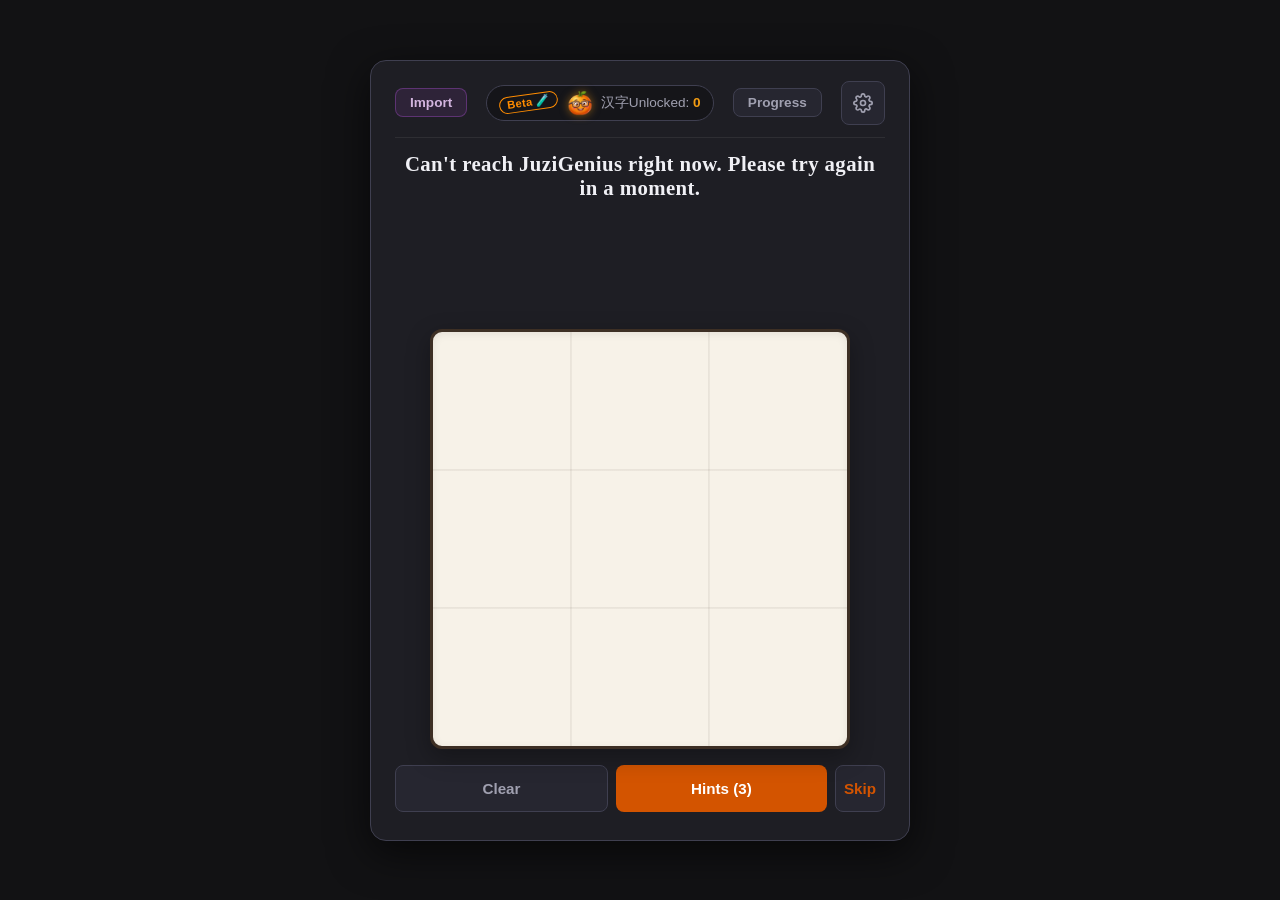
==== commit 3de54fa3: "Say that the Import menu adds more than sentences The modal's heading still read "Add Practice Sente" ====
--- a/index.html
+++ b/index.html
@@ -38,7 +38,7 @@
     <div id="app-container">
         <!-- Top Bar: Import (Left), Mascot Counter (Center), Progress (Right) -->
         <header id="top-bar">
-            <button id="btn-import" class="top-btn" title="Import Chinese Text">Import</button>
+            <button id="btn-import" class="top-btn" title="Add characters, words and sentences">Import</button>
             
             <div id="top-bar-center">
                 <div id="character-counter" title="Total unique characters unlocked in your database">
@@ -117,7 +117,7 @@
     <!-- Import / Generate Sentences Modal Overlay -->
     <div id="import-modal" class="modal-overlay">
         <div class="modal-card">
-            <h2 class="modal-title">Add Practice Sentences</h2>
+            <h2 class="modal-title">Add to Your Practice</h2>
 
             <div class="mode-tabs">
                 <button type="button" class="mode-tab active" data-mode="paste">Paste Text</button>
@@ -231,7 +231,7 @@
                 <button type="button" class="mode-tab" data-progress-tab="about" data-tab-group="settings">About JuziGenius</button>
             </div>
 
-            <!-- Stats, coverage, forecast -- the existing progress view. -->
+            <!-- Stats, frequency coverage, study stages, HSK coverage. -->
             <div class="mode-panel" data-progress-panel="overview">
                 <div id="progress-body" class="progress-body">
                     <p class="suggestions-empty">Loading…</p>
--- a/style.css
+++ b/style.css
@@ -331,7 +331,11 @@
 }
 
 .action-btn {
-    flex: 1 1 70px;
+    /* Clear and Hints split whatever the row has left, equally, whatever
+       their labels happen to say -- a zero basis rather than the old fixed
+       70px, which made all four controls the same width and left the audio
+       icon and Skip mostly empty. Skip and the icon opt out below. */
+    flex: 1 1 0;
     padding: 14px 8px;
     border-radius: 8px;
     border: none;
@@ -367,6 +371,11 @@
     background-color: var(--card-bg);
     color: #d35400;
     border: 1px solid var(--border-color);
+    /* Skip takes its label's width and none of the row's spare space, so it
+       sits narrower than Clear and Hints. Those two are part of practising a
+       character; this one abandons it, and it shouldn't be the widest, most
+       inviting target under the canvas. */
+    flex: 0 0 auto;
 }
 
 /* --- Canvas Wrapper & InkStone Canvas --- */
@@ -448,6 +457,17 @@
         linear-gradient(to bottom, transparent calc(66.66% - 0.75px), rgba(61, 47, 36, 0.2) 66.66%, transparent calc(66.66% + 0.75px));
 }
 
+/* ...but not over a card. The grid is a pseudo-element of the canvas itself,
+   so it paints ON TOP of whatever is rendered inside it -- and it is on by
+   default, which meant every learner got three grey lines ruled across the
+   success card and across the no-stroke-data card. Invisible while the cards
+   were a mascot and two buttons; not invisible once the card carries the
+   sentence read back. :has() rather than a class toggled in JS, so the grid
+   cannot be left switched off by a code path that forgets to put it back. */
+#tian-zi-ge.show-grid:has(.victory-card, .stroke-error-card)::after {
+    display: none;
+}
+
 /* --- Stroke Data Failure Card (character can't be practiced offline) --- */
 .stroke-error-card {
     display: flex;
@@ -501,11 +521,17 @@
 }
 
 /* --- Victory Card Display (Inside Canvas upon Completion) --- */
+/* The mascot and title sit at the TOP rather than centred as a group, because
+   the card now also shows the sentence just written (.victory-solution) and
+   that needs the middle of the card. Repeat/Next stay pinned to the bottom
+   edge via margin-top on .victory-actions, so the card reads top to bottom --
+   praise, the finished sentence, what to do next -- and fills the square
+   instead of floating a short stack in the centre. */
 .victory-card {
     display: flex;
     flex-direction: column;
     align-items: center;
-    justify-content: center;
+    justify-content: flex-start;
     width: 100%;
     height: 100%;
     background-color: #fdfaf3;
@@ -519,31 +545,100 @@
     to { opacity: 1; transform: scale(1); }
 }
 
+/* Smaller than it was (80px), and with less beneath it: the room it gives up
+   goes to the sentence below. The glow is black rather than the accent orange
+   it used to be -- on a cream card an orange halo reads as the mascot being
+   lit from behind, where a neutral shadow just lifts it off the paper and
+   leaves the orange of the mascot itself as the only orange on the card. */
 .victory-mascot {
-    width: 80px;
-    height: 80px;
+    width: 64px;
+    height: 64px;
     object-fit: contain;
-    filter: drop-shadow(0 3px 8px rgba(243, 156, 18, 0.45));
-    margin-bottom: 8px;
+    filter: drop-shadow(0 3px 8px rgba(0, 0, 0, 0.35));
+    margin-bottom: 4px;
 }
 
 .victory-title {
     font-size: 1.1rem;
     font-weight: 800;
     color: #27ae60;
-    margin-bottom: 10px;
+    margin-bottom: 6px;
+}
+
+/* The sentence just written, character by character with its reading beneath
+   each one. Built by renderVictorySolution() in app.js and then sized by
+   fitVictorySolution(), which measures this box and writes --victory-char-size
+   and a max-width onto it; the values here are what it looks like until that
+   runs, and if it never does.
+
+   flex: 1 1 auto with min-height: 0 is what makes the measuring work -- this
+   box takes exactly the room the mascot, title and buttons leave, growing into
+   spare space and shrinking rather than pushing the buttons off the card. A
+   sentence too long for even that scrolls. The ratios below are duplicated in
+   fitVictorySolution's own column arithmetic; change one and change both. */
+.victory-solution {
+    display: flex;
+    flex-wrap: wrap;
+    align-items: flex-end;
+    justify-content: center;
+    /* align-content, not just align-items: this box takes all the room the
+       mascot, title and buttons leave, and without it the wrapped rows stretch
+       to fill that room and the characters sit against the buttons with a gap
+       under the title. Centred, the sentence sits in the middle of the card
+       whatever its length. */
+    align-content: center;
+    /* Proportional, so the columns keep the same rhythm whether the characters
+       came out at 110px or at 25px. Kept under the 0.22 of slack
+       renderVictorySolution() budgets per column, so the row it sized for
+       always fits. */
+    column-gap: calc(var(--victory-char-size) * 0.12);
+    row-gap: calc(var(--victory-char-size) * 0.1);
+    width: 100%;
+    margin: 0 auto;
+    flex: 1 1 auto;
+    min-height: 0;
+    overflow-y: auto;
+    padding: 4px 0;
+    /* Where fitVictorySolution() usually lands on a full-width canvas. */
+    --victory-char-size: 36px;
+}
+
+.victory-solution-col {
+    display: flex;
+    flex-direction: column;
+    align-items: center;
+}
+
+/* #333333 is Hanzi Writer's own strokeColor (see setupCurrentCharacterWriter):
+   the characters read back in the same ink the learner just wrote them in. */
+.victory-solution-char {
+    font-family: "Noto Serif SC", serif;
+    font-size: var(--victory-char-size);
+    line-height: 1.05;
+    color: #333333;
+}
+
+/* A floor in px as well as a ratio, so the tones stay legible on a 200px
+   canvas where the proportional size alone would land under 5px. */
+.victory-solution-pinyin {
+    font-size: max(8px, calc(var(--victory-char-size) * 0.34));
+    line-height: 1.35;
+    color: #6b6b6b;
+    white-space: nowrap;
 }
 
 /* Pronunciation controls, sitting in the action row beside Clear/Hint/Skip.
    Available from the moment a sentence loads, not gated behind completion --
    icon-only, with the label as a hover tooltip rather than visible text, so
    they read as a small always-there toolbar rather than a fourth and fifth
-   action button. Same flex-basis as .action-btn so all four items in the
-   row (this pair counts as one) get comparable visual weight. */
+   action button. It takes only the width an icon needs -- matching
+   .action-btn's flex-basis gave it a quarter of the row for one glyph, and
+   the empty space read as a bigger control than it is. The row's remaining
+   width goes to the labelled buttons instead. */
 #sentence-audio-controls {
     display: flex;
     gap: 10px;
-    flex: 1 1 70px;
+    flex: 0 0 auto;
 }
 
 #sentence-audio-controls[hidden] {
@@ -551,11 +646,15 @@
 }
 
 .btn-audio-icon {
-    flex: 1;
+    /* No fixed height: 40px here against .action-btn's padding-derived ~46px
+       left this button visibly short of the three beside it. Stretching to
+       the flex line keeps all four the same height whatever the buttons'
+       font-size or padding becomes. */
+    flex: 0 0 48px;
+    align-self: stretch;
     display: flex;
     align-items: center;
     justify-content: center;
-    height: 40px;
     background-color: var(--card-bg);
     color: var(--text-primary);
     border: 1px solid var(--border-color);
@@ -584,6 +683,10 @@
     display: flex;
     align-items: center;
     gap: 10px;
+    /* Pins the row to the bottom edge, whatever height the solution above it
+       came out at. */
+    margin-top: auto;
+    padding-top: 8px;
 }
 
 .btn-next {
@@ -650,15 +753,20 @@
     .stroke-error-note { display: none; }
     .victory-card { padding: 8px; }
     .victory-mascot {
-        width: 56px;
-        height: 56px;
-        margin-bottom: 4px;
+        width: 48px;
+        height: 48px;
+        margin-bottom: 2px;
     }
     .victory-title {
         font-size: 1rem;
-        margin-bottom: 8px;
+        margin-bottom: 4px;
     }
-    .victory-actions { gap: 6px; }
+    .victory-actions {
+        gap: 6px;
+        padding-top: 4px;
+    }
+    /* Nothing for .victory-solution here: it is sized from the room this
+       block leaves it, measured rather than assumed (fitVictorySolution). */
     .btn-repeat,
     .btn-next {
         padding: 7px 10px;
@@ -675,23 +783,40 @@
     left: 0;
     width: 100vw;
     height: 100vh;
+    /* The dynamic viewport height, where supported: this element is the frame
+       the card is measured against (see .modal-card's max-height), so it has
+       to be the height actually on screen right now, not iOS Safari's
+       toolbars-collapsed 100vh. */
+    height: 100dvh;
     background-color: rgba(0, 0, 0, 0.75);
     backdrop-filter: blur(4px);
     justify-content: center;
-    /* `align-items: center` alone clips a card taller than the viewport
-       symmetrically top and bottom, with no scroll able to reach either end
-       -- reported directly (iPhone, DuckDuckGo browser): the Progress
-       modal's own internal content scrolled, but its Close button (outside
-       that scrollable region, in .modal-actions) stayed clipped off the
-       bottom no matter what, forcing a page reload to escape. `safe center`
-       falls back to start-aligned, scrollable-into-view behavior exactly
-       when the content overflows; plain `center` above it is the fallback
-       for a browser that doesn't recognize the `safe` keyword, which would
-       otherwise drop the whole declaration and leave items unaligned. This
-       overlay's own overflow-y is the other half of the fix -- `safe`
-       alignment only helps if the overlay can scroll at all. */
+    /* The overlay does NOT scroll: the card does (see .modal-card below).
+       This element is `position: fixed`, and a fixed element that is itself
+       the scroll region stops responding to touch on iOS once the page is
+       pinch-zoomed to anything other than 1 -- the drag pans the visual
+       viewport instead, and with the whole layout viewport already on screen
+       there is nothing to pan, so the modal freezes wherever it stood.
+       Reported directly with a screen recording: Settings stuck mid-panel,
+       clipped at the top and the bottom, unresponsive in both directions
+       and unescapable short of a reload, because the Close button was off
+       the bottom. Scrolling a normal in-flow box instead keeps working.
+
+       `align-items: center` is kept, with `safe center` after it, as
+       insurance only. A card capped at the frame's height never overflows,
+       so centring cannot strand content the way it did when this overlay
+       scrolled -- but if a browser ever ignores that cap, `safe` at least
+       start-aligns the card so its title and Close stay reachable. Plain
+       `center` first is the fallback for a browser that doesn't know the
+       `safe` keyword and would otherwise drop the declaration entirely. */
     align-items: center;
     align-items: safe center;
+    /* Dormant, not a second scroller: a card capped at this element's content
+       height leaves it nothing to scroll, and it shows no scrollbar. It is
+       `auto` rather than `hidden` so that IF the cap ever fails to apply, the
+       overlay falls back to being the scroller it used to be -- imperfect,
+       but it was fine at a page scale of 1, whereas `hidden` would clip the
+       card's ends with no scroll available anywhere. */
     overflow-y: auto;
     padding: 24px 0;
     box-sizing: border-box;
@@ -709,6 +834,15 @@
     display: flex;
     flex-direction: column;
     gap: 12px;
+    /* The one scroll region a modal has. 100% is the overlay's content box,
+       so a long card is capped at the visible height less the 24px breathing
+       room above and below and scrolls its own content, top and bottom both
+       reachable. Short cards are unaffected and stay centred.
+       `overscroll-behavior: contain` keeps a swipe that runs past either end
+       from scrolling the page behind the overlay. */
+    max-height: 100%;
+    overflow-y: auto;
+    overscroll-behavior: contain;
 }
 
 .modal-title {
@@ -731,18 +865,25 @@
 }
 
 /* --- Mode Tabs (Import and Progress modals) ---
-   Sticky rather than sitting in normal flow: now that .modal-overlay is the
+   Sticky rather than sitting in normal flow: now that .modal-card is the
    only scroll region a modal has (see .progress-body's comment), a long
    panel would otherwise carry the tab row out of view as you scroll it,
    with no way back to it short of scrolling all the way back up. Solid
    background rather than the original translucent rgba() -- an approximation
    of what that looked like over --surface-color, since sticky content needs
-   an opaque backing or whatever scrolls underneath shows through it. */
+   an opaque backing or whatever scrolls underneath shows through it.
+
+   `top: -24px` rather than 0 so the pinned row lands flush against the top
+   of the card instead of 24px below it. That 24px is the card's own padding,
+   which is inside the scroll region: pinned at 0 the row leaves it as a gap,
+   and a line of whatever is scrolling past shows through it above the tabs.
+   The offset only applies once the row is stuck -- in normal flow it sits
+   below the modal's title as before. */
 .mode-tabs {
     display: flex;
     gap: 6px;
     position: sticky;
-    top: 0;
+    top: -24px;
     z-index: 1;
     background-color: #17171b;
     border: 1px solid var(--border-color);
@@ -1065,6 +1206,23 @@
     width: min(620px, 94vw);
 }
 
+/* Close pinned to the foot of the card, the mirror of the sticky tab row at
+   its head, so the way out of the longest modal in the app is always one tap
+   away instead of a scroll to the bottom of whichever panel is open. This is
+   the third report in a row where being unable to reach Close turned a
+   scrolling annoyance into "the app is stuck, reload it"; the panel between
+   the two pinned rows is the only thing that has to move for the modal to be
+   usable. The -24px is .mode-tabs' offset mirrored, and for the same reason:
+   the card's bottom padding is inside the scroll region, so a row pinned at
+   0 leaves a gap below it for the panel to show through. */
+.progress-card .modal-actions {
+    position: sticky;
+    bottom: -24px;
+    z-index: 1;
+    background-color: var(--surface-color);
+    padding: 10px 0;
+}
+
 /* Used to be its own 68vh scroll region nested inside .modal-overlay's own
    scroll -- two independent scrollers stacked on top of each other. Reported
    directly: the Settings tab (grown a lot since -- writing grid, study
@@ -1072,9 +1230,9 @@
    inside this box hits its own bottom and stops, and on at least some
    touch browsers that doesn't hand off to the outer scroll the way a mouse
    wheel does, reading as the whole popup being stuck. Removed so there is
-   only ever one scrollable region (.modal-overlay, see its own comment) --
-   .mode-tabs below is sticky to compensate for the tab row no longer
-   staying put on its own as you scroll a long panel. */
+   only ever one scrollable region -- .modal-card now, see its own comment,
+   and .modal-overlay before that -- with .mode-tabs sticky to compensate for
+   the tab row no longer staying put on its own as you scroll a long panel. */
 .progress-body {
     padding-right: 6px;
 }
@@ -1226,42 +1384,92 @@
 
 .stage-seg { height: 100%; }
 
+/* The legend doubles as the stages' definition list, so it is a four-column
+   grid -- swatch, name, meaning, count -- one row per stage, rather than the
+   wrapping row of name/count pairs it used to be. The meaning column takes
+   the slack so the counts stay in a straight right-aligned column, and no
+   row costs more than one line until the meaning genuinely has to wrap. */
 .legend {
-    display: flex;
-    flex-wrap: wrap;
-    gap: 8px 18px;
+    display: grid;
+    grid-template-columns: auto auto 1fr auto;
+    align-items: baseline;
+    gap: 6px 8px;
     margin-bottom: 10px;
-}
-
-.legend-item {
-    display: flex;
-    align-items: center;
-    gap: 6px;
     font-size: 0.76rem;
     color: var(--text-secondary);
 }
+
+/* The row wrapper is dissolved so its four children become the grid's own
+   items and land in the four columns. `display: contents` rather than
+   `subgrid` because it needs no fallback story -- subgrid dropped by an
+   older engine would stack each row vertically. */
+.legend-item { display: contents; }
+
+.legend-label {
+    color: var(--text-primary);
+    font-weight: 600;
+}
+
+.legend-note { color: var(--text-secondary); }
 
 .legend-swatch {
     width: 10px;
     height: 10px;
     border-radius: 3px;
     flex-shrink: 0;
+    /* Baseline-aligned rows would hang a bare square off the text baseline;
+       this sits it on the line with the words beside it. */
+    transform: translateY(1px);
 }
 
 .legend-value {
     color: var(--text-primary);
     font-weight: 700;
     font-variant-numeric: tabular-nums;
-}
-
-.forecast-svg { width: 100%; height: auto; display: block; }
-
-.forecast-svg .axis-line { stroke: var(--border-color); stroke-width: 1; }
-
-.forecast-svg .axis-text {
-    fill: var(--text-secondary);
-    font-size: 9px;
-    font-family: inherit;
+    text-align: right;
+}
+
+/* The "?" beside a heading (see infoButton in app.js). Sized to the heading
+   it follows rather than to a touch target: it sits inline in running text,
+   and an oversized circle there reads as a separate control. */
+.info-btn {
+    display: inline-flex;
+    align-items: center;
+    justify-content: center;
+    width: 17px;
+    height: 17px;
+    margin-left: 6px;
+    padding: 0;
+    vertical-align: middle;
+    background: transparent;
+    border: 1px solid var(--border-color);
+    border-radius: 50%;
+    color: var(--text-secondary);
+    font: inherit;
+    font-size: 0.7rem;
+    font-weight: 700;
+    line-height: 1;
+    cursor: help;
+}
+
+.info-btn:hover {
+    color: var(--text-primary);
+    border-color: var(--accent-gold);
+}
+
+.info-btn:focus-visible { outline: 2px solid var(--accent-purple); outline-offset: 2px; }
+
+.info-btn[aria-expanded="true"] {
+    color: var(--text-primary);
+    border-color: var(--accent-gold);
+}
+
+/* Set off from the surrounding notes so it reads as an answer to the "?"
+   rather than as more body copy that was there all along. */
+.info-note {
+    border-left: 2px solid var(--accent-gold);
+    padding-left: 10px;
+    margin-bottom: 10px;
 }
 
 /* --- Progress view: Characters tab --- */
@@ -1428,7 +1636,31 @@
     color: var(--text-primary);
 }
 
-.sentence-row-btn-danger {
+/* Delete comes in two weights, and the resting one is deliberately the
+   quietest thing in the row: no frame, no red, lighter than Edit beside
+   it. A bright red bordered button sitting next to a sentence you worked
+   to save reads as something you are meant to press. The red is held back
+   for the confirm step below, which is the click that actually destroys
+   something. */
+.sentence-row-btn-danger[data-action="delete"] {
+    background: transparent;
+    border-color: transparent;
+    color: var(--text-secondary);
+    font-weight: 500;
+    opacity: 0.7;
+    padding: 4px 6px;
+}
+
+.sentence-row-btn-danger[data-action="delete"]:hover,
+.sentence-row-btn-danger[data-action="delete"]:focus-visible {
+    color: var(--accent-red);
+    opacity: 1;
+}
+
+/* The confirm keeps the full red treatment -- by this point the question
+   has been asked out loud and this is the answer, so it should look like
+   one. */
+.sentence-row-btn-danger[data-action="confirmDelete"] {
     color: var(--accent-red);
     border-color: var(--accent-red);
 }
@@ -1978,14 +2210,13 @@
     }
     #action-sidebar { gap: 6px; }
     .action-btn {
-        flex-basis: 56px;
         font-size: 0.8rem;
         white-space: nowrap;
     }
     #sentence-audio-controls {
-        flex-basis: 56px;
         gap: 6px;
     }
+    .btn-audio-icon { flex-basis: 40px; }
 }
 
 /* --- Plans: locked features and the upgrade screen ---
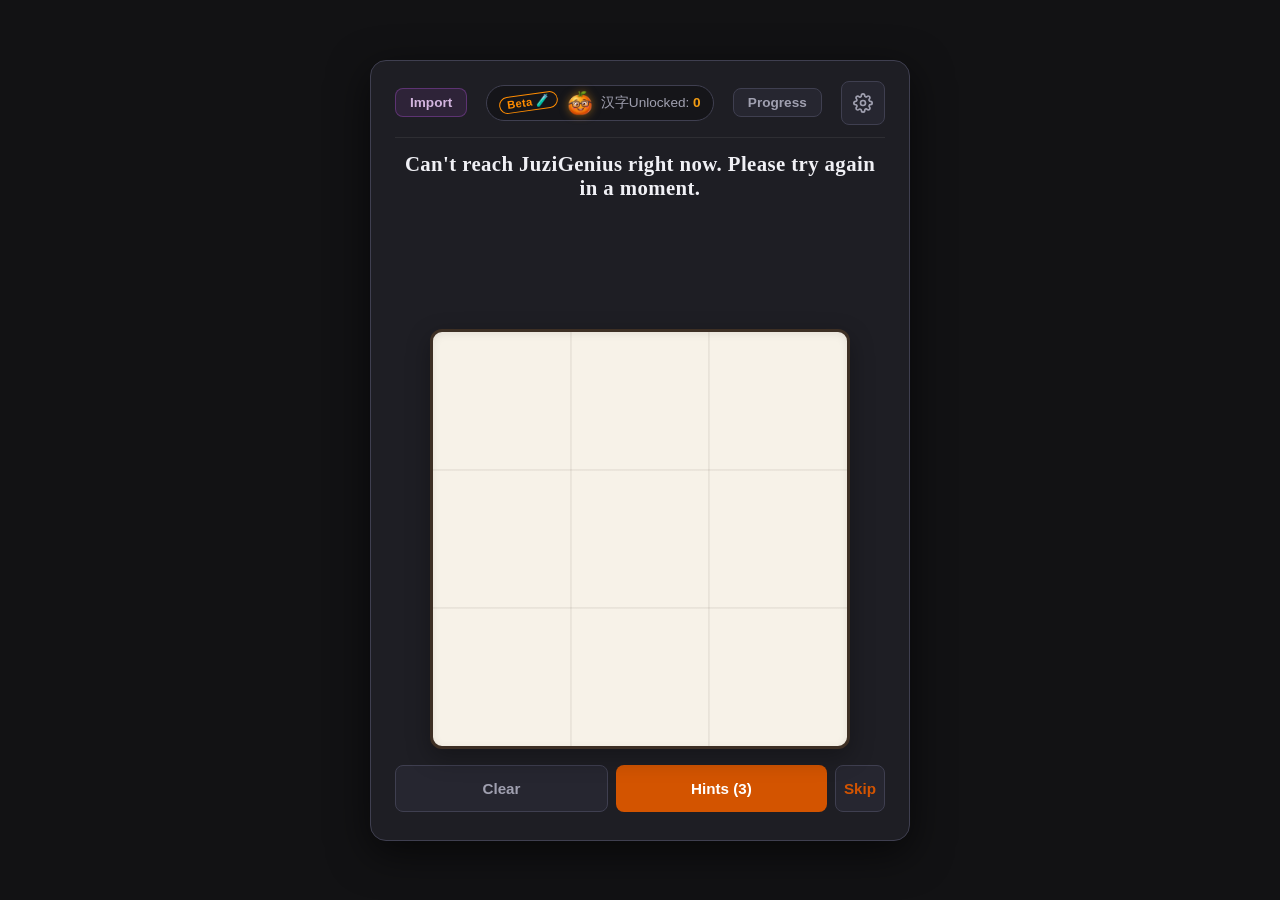
==== commit 5dfbdb7b: "Drop the offline and no-AI claims, and stop saying "corpus" The HSK Sentences tab ended with "Works " ====
--- a/index.html
+++ b/index.html
@@ -13,7 +13,7 @@
          opens the default account's data instead of their own. -->
     <link rel="manifest" href="manifest.json">
     <meta name="theme-color" content="#121214">
-    <meta name="description" content="Hardcore Mandarin handwriting practice with spaced repetition. Fully offline.">
+    <meta name="description" content="Hardcore Mandarin handwriting practice with spaced repetition.">
     <meta name="mobile-web-app-capable" content="yes">
     <meta name="apple-mobile-web-app-capable" content="yes">
     <meta name="apple-mobile-web-app-status-bar-style" content="black-translucent">
@@ -134,7 +134,7 @@
                 <div id="paste-open">
                     <p class="modal-subtitle">Paste Chinese below to unlock characters and discover words. Include the English right after each word or sentence -- same line ("你好 - hello") or the line below -- and it's saved as a practice sentence too.</p>
                     <textarea id="import-textarea" maxlength="8000" placeholder="你好 - hello&#10;再见 - goodbye&#10;我喜欢在每天早上喝热茶。&#10;I like to drink hot tea every morning."></textarea>
-                    <p class="import-translation-note">Fully offline, no AI needed &mdash; the English/Chinese split is detected locally from the text you paste.</p>
+                    <p class="import-translation-note">The English/Chinese split is detected locally from the text you paste.</p>
                 </div>
                 <!-- Shown instead on the free plan, which doesn't include pasting
                      (see plans.py). The server refuses the import either way. -->
@@ -160,7 +160,7 @@
 
             <!-- HSK Sentences: local, offline, no AI/key needed -->
             <div class="mode-panel" data-mode-panel="hsk" hidden>
-                <p class="modal-subtitle">Pulls real example sentences from the local HSK corpus that use only characters you've already unlocked. Works fully offline &mdash; no AI, no API key.</p>
+                <p class="modal-subtitle">Pulls real example sentences from the HSK data that use only characters you've already unlocked.</p>
             </div>
 
             <div class="modal-actions">
@@ -660,7 +660,7 @@
     <div id="sentence-import-modal" class="modal-overlay">
         <div class="modal-card progress-card">
             <h2 class="modal-title">Quick-Add Writable Sentences</h2>
-            <p class="modal-subtitle">Every corpus sentence you can already write in full, not yet in your Sentence Bank. Check the ones you know and add them straight to your bank &mdash; no handwriting required.</p>
+            <p class="modal-subtitle">Every built-in sentence you can already write in full, not yet in your Sentence Bank. Check the ones you know and add them straight to your bank &mdash; no handwriting required.</p>
 
             <div class="import-list-actions">
                 <button type="button" id="sentence-import-select-all" class="top-btn import-list-action-btn">Select All</button>
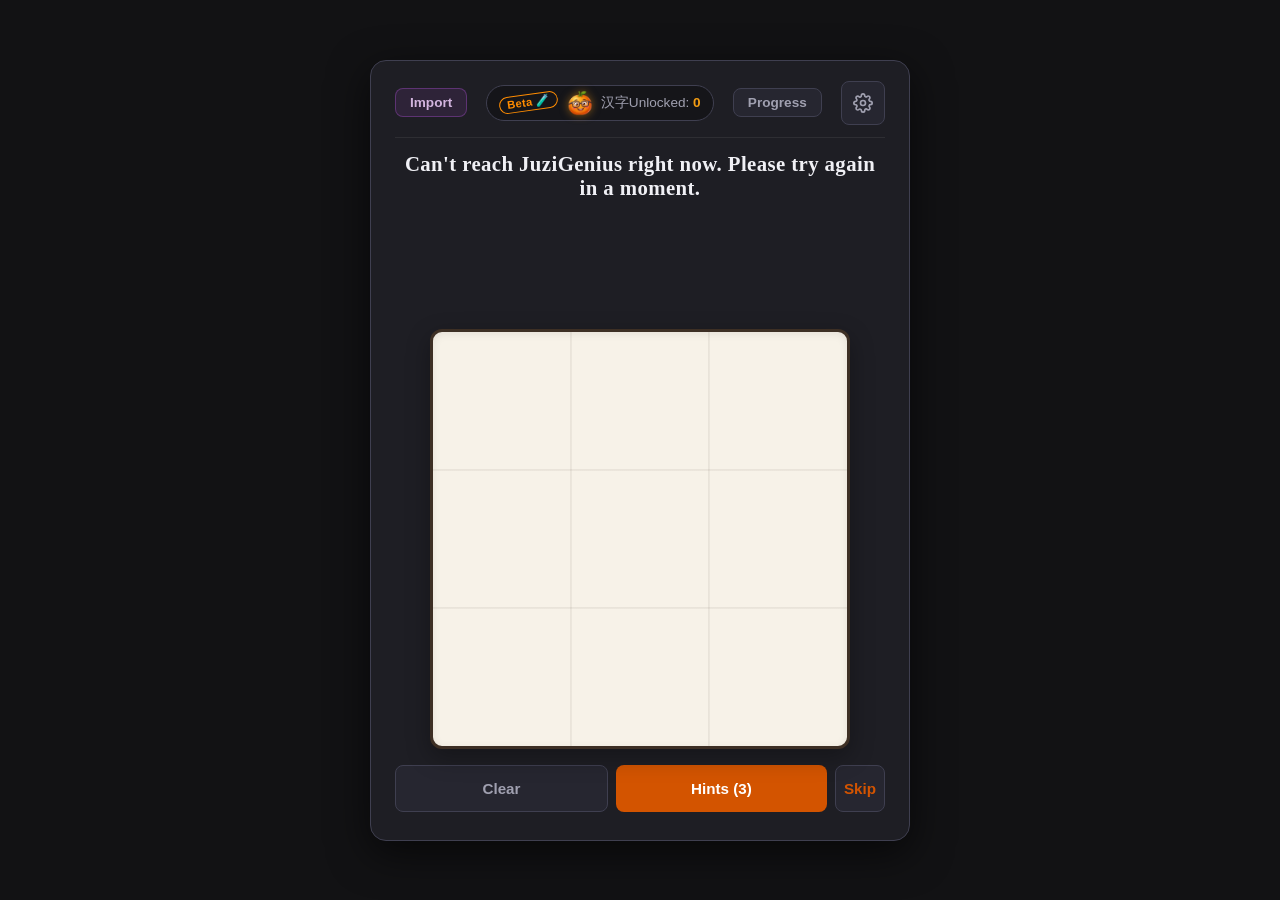
==== commit 2fab4b85: "Add a select-all toggle to the two suggestion lists Suggest Characters and Suggest Words both hand b" ====
--- a/index.html
+++ b/index.html
@@ -149,12 +149,14 @@
                  answer to "what should I learn next?" the app can give. -->
             <div class="mode-panel" data-mode-panel="chars" hidden>
                 <p class="modal-subtitle">The most frequently used characters you haven't unlocked yet. <strong>Unlocks</strong> counts how many practice sentences each one immediately makes writable &mdash; a common character that completes no sentence buys you no practice today.</p>
+                <button type="button" id="char-select-toggle" class="top-btn import-list-action-btn suggestion-select-toggle" hidden>Select all</button>
                 <div id="char-suggestions-list" class="suggestions-list"></div>
             </div>
 
             <!-- Suggest Words: highest-frequency compound words not yet added -->
             <div class="mode-panel" data-mode-panel="suggest" hidden>
                 <p class="modal-subtitle">The most frequently used compound words you haven't added yet, pulled from the local dictionary. Check the ones you want and add them to your vocabulary.</p>
+                <button type="button" id="word-select-toggle" class="top-btn import-list-action-btn suggestion-select-toggle" hidden>Select all</button>
                 <div id="suggestions-list" class="suggestions-list"></div>
             </div>
 
--- a/style.css
+++ b/style.css
@@ -1711,6 +1711,16 @@
     font-size: 0.75rem;
 }
 
+/* The same button above the Import modal's own suggestion lists. It sits
+   inside a .mode-panel, which is ordinary block flow rather than
+   .modal-card's flex column, so it carries its own spacing. align-self
+   keeps it to its label's width in case the panel ever becomes a flex
+   column too. */
+.suggestion-select-toggle {
+    margin: 10px 0;
+    align-self: flex-start;
+}
+
 .import-sentence-list {
     max-height: 46vh;
 }
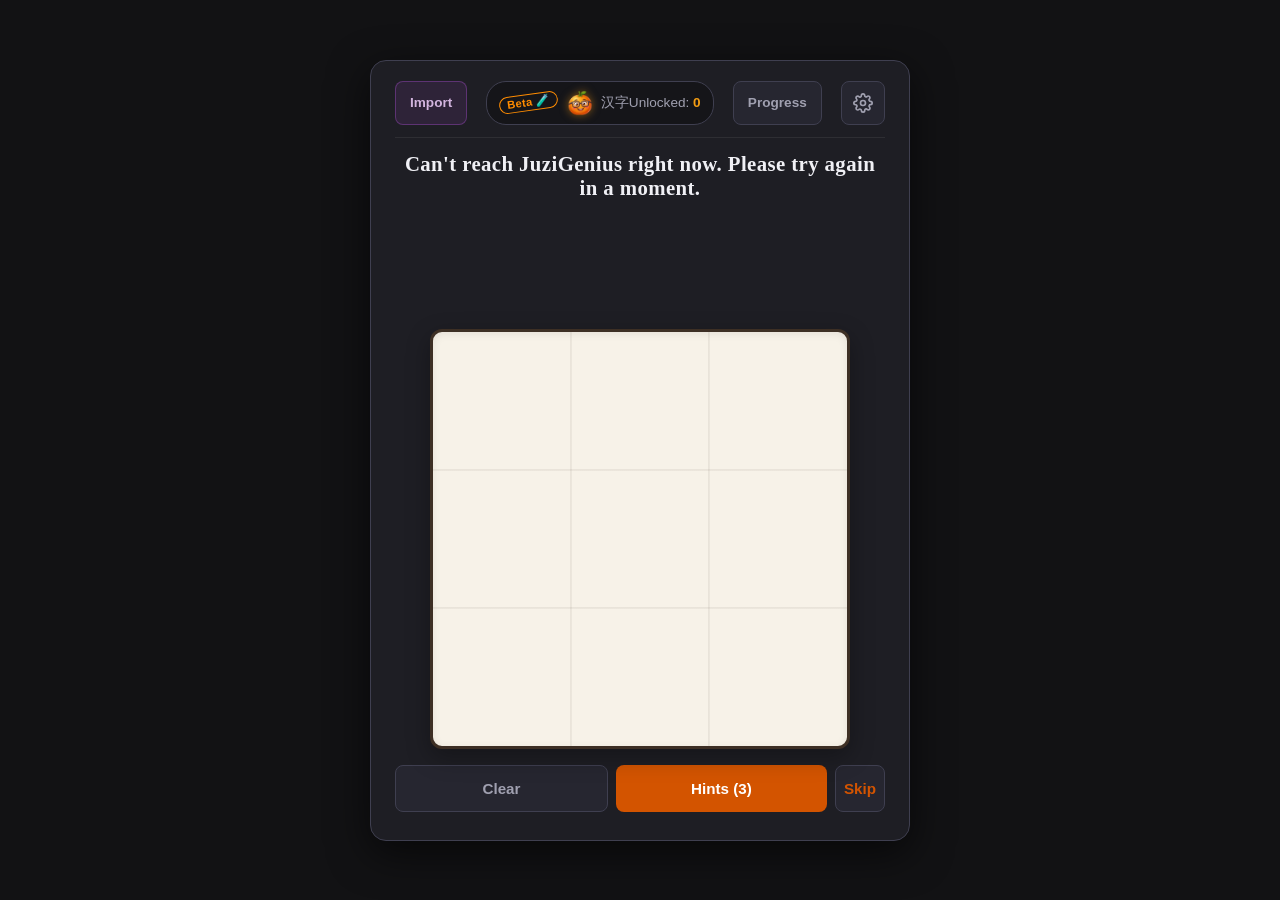
==== commit f7ca75dd: "Add a four-screen tutorial, reachable again from Settings Users had no introduction to how practice " ====
--- a/index.html
+++ b/index.html
@@ -215,6 +215,47 @@
         </div>
     </div>
 
+    <!-- Tutorial Overlay: the four-screen introduction to how practice
+         works, shown once on a new account and reachable afterwards from
+         Settings. Content lives in TUTORIAL_SCREENS in app.js rather than
+         in this file -- the screens are rendered into #tutorial-body, so
+         the wording can be edited in one place without touching markup.
+
+         Dismissible in every direction, unlike the onboarding tier picker:
+         the X, Escape and a click on the backdrop all close it, because
+         there IS a session behind this one and nothing here is required.
+         "Don't show this again" is what makes the dismissal stick; closing
+         without it means the tutorial is offered again next visit. -->
+    <div id="tutorial-modal" class="modal-overlay">
+        <div class="modal-card tutorial-card" role="dialog" aria-modal="true" aria-labelledby="tutorial-heading">
+            <div class="tutorial-header">
+                <p class="tutorial-step" id="tutorial-step"></p>
+                <button type="button" id="tutorial-btn-close" class="tutorial-close"
+                        title="Close the tutorial" aria-label="Close the tutorial">
+                    <svg viewBox="0 0 24 24" width="18" height="18" fill="none" stroke="currentColor"
+                         stroke-width="2" stroke-linecap="round" aria-hidden="true">
+                        <path d="M18 6 6 18M6 6l12 12"/>
+                    </svg>
+                </button>
+            </div>
+
+            <h2 class="modal-title" id="tutorial-heading"></h2>
+            <div id="tutorial-body" class="tutorial-body"></div>
+            <div id="tutorial-demo" class="tutorial-demo" hidden></div>
+
+            <div class="tutorial-footer">
+                <label class="setting-checkbox-row tutorial-suppress" for="tutorial-dont-show">
+                    <input type="checkbox" id="tutorial-dont-show">
+                    <span>Don't show this again</span>
+                </label>
+                <div class="modal-actions">
+                    <button type="button" id="tutorial-btn-back" class="modal-btn btn-secondary">Back</button>
+                    <button type="button" id="tutorial-btn-next" class="modal-btn btn-primary">Next</button>
+                </div>
+            </div>
+        </div>
+    </div>
+
     <!-- Progress Overlay -->
     <div id="progress-modal" class="modal-overlay">
         <div class="modal-card progress-card">
@@ -361,6 +402,23 @@
                             <button type="button" id="plan-lifetime-btn" class="modal-btn btn-primary plan-manage-btn">Switch to lifetime</button>
                         </div>
                         <p id="plan-lifetime-status" class="progress-note" role="status" hidden></p>
+                    </section>
+
+                    <!-- The way back into the four-screen introduction. It
+                         sits at the top of Settings, above the preferences,
+                         because someone who opens Settings looking for "how
+                         does this work again?" should not have to read past
+                         three toggles to find it. -->
+                    <section class="progress-section">
+                        <h3 class="progress-title">How JuziGenius works</h3>
+                        <p class="progress-note">
+                            A short introduction to writing practice, hints and adding
+                            new characters. Four screens, and you can leave at any point.
+                        </p>
+
+                        <button type="button" id="settings-btn-tutorial" class="modal-btn btn-secondary">
+                            Show the tutorial
+                        </button>
                     </section>
 
                     <section class="progress-section">
--- a/style.css
+++ b/style.css
@@ -17,6 +17,14 @@
     --accent-purple: #8e44ad;
     --border-color: #3f3f50;
 
+    /* Every control in the top bar is this tall -- Import, the unlocked
+       counter, Progress and the gear -- so the row reads as one set of
+       controls rather than four different shapes. The number came from the
+       gear, which was sized as a comfortable touch target; the other three
+       were 30px and 36px and are now matched to it. Change it here, not in
+       the rules that consume it. */
+    --top-control-size: 44px;
+
     /* Overridden per-sentence by fitAssemblyLineToOneLine() (app.js) once a
        sentence's character count is known, so a long sentence's slots (and,
        proportionally, the canvas and pinyin hint) shrink just enough to
@@ -97,6 +105,18 @@
     transition: all 0.2s ease;
 }
 
+/* Only the two in the top bar. .top-btn is also worn by the modals' own
+   small buttons (Select all, Log Out, the Quick-Add pair), which are
+   deliberately shorter and must not be dragged up to a touch target. The
+   padding is left alone and simply stops deciding the height, so the
+   narrow-screen rule that trims it horizontally still works. */
+#top-bar .top-btn {
+    display: inline-flex;
+    align-items: center;
+    justify-content: center;
+    min-height: var(--top-control-size);
+}
+
 .top-btn:hover {
     color: var(--text-primary);
     border-color: var(--accent-gold);
@@ -113,8 +133,8 @@
     display: inline-flex;
     align-items: center;
     justify-content: center;
-    width: 44px;
-    height: 44px;
+    width: var(--top-control-size);
+    height: var(--top-control-size);
     padding: 0;
     background-color: var(--card-bg);
     color: var(--text-secondary);
@@ -154,6 +174,7 @@
 #character-counter {
     display: flex;
     align-items: center;
+    min-height: var(--top-control-size);
     gap: 8px;
     font-size: 0.85rem;
     color: var(--text-secondary);
@@ -325,8 +346,19 @@
 #action-sidebar {
     display: flex;
     flex-direction: row;
-    flex-wrap: wrap;
-    gap: 8px;
+    /* One line at every width. The four controls shrink to fit instead of
+       wrapping: nowrap plus the min-width: 0 below is what lets them give
+       up width smoothly, where flex-wrap used to drop Skip onto a second
+       line as soon as the labels stopped fitting. */
+    flex-wrap: nowrap;
+    /* Every clamp() in this row and the two rules below is preceded by a
+       plain value it can fall back to. An engine that cannot parse the
+       math function drops that one declaration and keeps the plain one, so
+       the row degrades to sane phone-sized values instead of to the
+       property's initial value. See .btn-audio-icon for the real-device
+       bug that made this worth doing. */
+    gap: 6px;
+    gap: clamp(4px, 1.8vw, 8px);
     width: 100%;
 }
 
@@ -334,16 +366,27 @@
     /* Clear and Hints split whatever the row has left, equally, whatever
        their labels happen to say -- a zero basis rather than the old fixed
        70px, which made all four controls the same width and left the audio
-       icon and Skip mostly empty. Skip and the icon opt out below. */
+       icon and Skip mostly empty. Skip and the icon opt out below.
+       min-width: 0 overrides a flex item's automatic min-content floor, so a
+       button can shrink past the width of its own label rather than pushing
+       into its neighbours; the label ellipsises instead. Padding and
+       font-size scale with the viewport so that only happens on a screen
+       narrower than any real phone. */
     flex: 1 1 0;
-    padding: 14px 8px;
+    min-width: 0;
+    padding: 12px 4px;
+    padding: clamp(12px, 2.6vw, 14px) clamp(3px, 2vw, 8px);
     border-radius: 8px;
     border: none;
-    font-size: 0.95rem;
+    font-size: 0.85rem;
+    font-size: clamp(0.72rem, 2.7vw, 0.95rem);
     font-weight: 600;
     cursor: pointer;
     transition: filter 0.2s, transform 0.1s, opacity 0.2s;
     text-align: center;
+    white-space: nowrap;
+    overflow: hidden;
+    text-overflow: ellipsis;
 }
 
 .action-btn:active {
@@ -374,8 +417,9 @@
     /* Skip takes its label's width and none of the row's spare space, so it
        sits narrower than Clear and Hints. Those two are part of practising a
        character; this one abandons it, and it shouldn't be the widest, most
-       inviting target under the canvas. */
-    flex: 0 0 auto;
+       inviting target under the canvas. It may still shrink (0 1, not 0 0)
+       when the row runs out of room, rather than forcing an overflow. */
+    flex: 0 1 auto;
 }
 
 /* --- Canvas Wrapper & InkStone Canvas --- */
@@ -638,7 +682,10 @@
 #sentence-audio-controls {
     display: flex;
     gap: 10px;
-    flex: 0 0 auto;
+    /* flex: none, not 0 0 auto with a shrinkable child: this wrapper must
+       reserve exactly the width its button draws, or the button overflows
+       it and collides with Clear (see .btn-audio-icon). */
+    flex: none;
 }
 
 #sentence-audio-controls[hidden] {
@@ -649,8 +696,21 @@
     /* No fixed height: 40px here against .action-btn's padding-derived ~46px
        left this button visibly short of the three beside it. Stretching to
        the flex line keeps all four the same height whatever the buttons'
-       font-size or padding becomes. */
-    flex: 0 0 48px;
+       font-size or padding becomes.
+
+       The width is a width, and the flex shorthand is kept free of math
+       functions on purpose. `flex: 0 0 clamp(36px, 11vw, 48px)` was live
+       for one deploy and iOS Safari dropped the whole declaration, which
+       WebKit does for a math function inside the flex shorthand even where
+       it accepts clamp() on its own. The button then sized to its glyph,
+       overflowed the wrapper reserving space for it, and its right edge
+       landed on top of Clear -- reported from an iPhone with a screenshot.
+       Chromium parses that shorthand fine, so a desktop preview cannot see
+       it. Keep `flex: none` plain, and state the width separately with its
+       own plain fallback ahead of the clamp. */
+    flex: none;
+    width: 40px;
+    width: clamp(36px, 11vw, 48px);
     align-self: stretch;
     display: flex;
     align-items: center;
@@ -2138,19 +2198,6 @@
     .cov-row { grid-template-columns: 62px 1fr 92px; }
 }
 
-/* The action row's five controls (audio pair + Clear/Hint/Skip) get tight at
-   a phone's width once each is holding a multi-word label -- flex-wrap on
-   #action-sidebar already keeps them from clipping off-screen (the bug
-   fixed above, before the action row moved below the canvas and stopped
-   competing with it for width), this just keeps them from wrapping onto an
-   awkward extra line at the sizes a phone actually has room for. */
-@media (max-width: 480px) {
-    .action-btn {
-        padding: 12px 4px;
-        font-size: 0.85rem;
-    }
-}
-
 /* --- Phones: the card fills the screen ---
    Edge to edge instead of a floating bordered card, with every vertical gap
    tightened. The canvas takes whatever height is left over (see
@@ -2205,9 +2252,11 @@
     .counter-label-long { display: none; }
 }
 
-/* --- The narrowest screens: a smaller top bar and action row ---
+/* --- The narrowest screens: a smaller top bar ---
    Includes an ordinary iPhone with Safari's page zoom turned up: 393px at
-   125% leaves 314. Before this the action row wrapped onto a second line. */
+   125% leaves 314. The action row needs nothing here any more -- its
+   controls shrink continuously (see .action-btn) rather than stepping down
+   at a breakpoint and wrapping below it. */
 @media (max-width: 360px) {
     #top-bar { gap: 6px; }
     #character-counter {
@@ -2218,15 +2267,7 @@
         padding: 6px 9px;
         font-size: 0.8rem;
     }
-    #action-sidebar { gap: 6px; }
-    .action-btn {
-        font-size: 0.8rem;
-        white-space: nowrap;
-    }
-    #sentence-audio-controls {
-        gap: 6px;
-    }
-    .btn-audio-icon { flex-basis: 40px; }
+    #sentence-audio-controls { gap: 6px; }
 }
 
 /* --- Plans: locked features and the upgrade screen ---
@@ -2299,3 +2340,165 @@
 .upgrade-card { text-align: center; }
 .upgrade-card .stat-row { justify-content: center; margin: 14px 0; }
 .upgrade-card .progress-note { margin-top: 10px; }
+
+/* --- Tutorial -----------------------------------------------------------
+
+   The four-screen introduction (#tutorial-modal). A plain .modal-card with
+   three additions: a header row carrying the step count and the X, a body
+   whose paragraphs need their own spacing (the global reset zeroes every
+   margin, so without this they run together into a wall of text -- the same
+   thing that had to be fixed in the Pinyin & Tones tutorial), and a footer
+   that keeps "Don't show this again" and Back/Next on one line where there
+   is room and stacks them where there isn't. */
+.tutorial-card {
+    gap: 14px;
+}
+
+/* Sticky for the same reason .mode-tabs is: on a short screen the card is
+   the scroll region, and the X would otherwise scroll away -- on a tutorial
+   whose whole promise is that you can close it at any moment. `top: -24px`
+   and the opaque backing follow .mode-tabs exactly; see its comment for why
+   both numbers are what they are. */
+.tutorial-header {
+    display: flex;
+    align-items: flex-start;
+    justify-content: space-between;
+    gap: 12px;
+    position: sticky;
+    top: -24px;
+    z-index: 1;
+    background-color: var(--surface-color);
+    padding-top: 24px;
+    margin-top: -24px;
+}
+
+.tutorial-step {
+    font-size: 0.72rem;
+    font-weight: 700;
+    letter-spacing: 0.08em;
+    text-transform: uppercase;
+    color: var(--text-secondary);
+    /* Vertically centred against the 32px X beside it. */
+    padding-top: 8px;
+}
+
+/* Smaller than the 44px .gear-btn it is modelled on: this one sits inside a
+   card whose own padding gives it clear space on two sides, and a 44px
+   square in the corner of a 480px card reads as a second heading. 32px with
+   the card padding around it is still a comfortable target. */
+.tutorial-close {
+    flex-shrink: 0;
+    display: inline-flex;
+    align-items: center;
+    justify-content: center;
+    width: 32px;
+    height: 32px;
+    padding: 0;
+    background-color: var(--card-bg);
+    color: var(--text-secondary);
+    border: 1px solid var(--border-color);
+    border-radius: 8px;
+    cursor: pointer;
+    transition: all 0.2s ease;
+}
+
+.tutorial-close:hover {
+    color: var(--text-primary);
+    border-color: var(--accent-gold);
+}
+
+.tutorial-close:active { transform: scale(0.96); }
+
+.tutorial-body {
+    display: flex;
+    flex-direction: column;
+    gap: 10px;
+}
+
+.tutorial-body p {
+    font-size: 0.9rem;
+    line-height: 1.55;
+    color: var(--text-secondary);
+}
+
+.tutorial-body strong { color: var(--text-primary); }
+
+.tutorial-demo {
+    display: flex;
+    flex-wrap: wrap;
+    align-items: center;
+    justify-content: center;
+    gap: 8px;
+    padding: 14px 12px;
+    background-color: var(--card-bg);
+    border: 1px solid var(--border-color);
+    border-radius: 10px;
+}
+
+/* Miniature of the real assembly line, at about two-thirds scale, so the
+   row of boxes on screen 2 is recognisably the row the learner is about to
+   see rather than a generic diagram. Deliberately static markup built in
+   app.js: it must not depend on a sentence being loaded, since the tutorial
+   can open over an empty account. */
+.tutorial-slot {
+    display: flex;
+    align-items: center;
+    justify-content: center;
+    width: 30px;
+    height: 34px;
+    font-size: 1.1rem;
+    color: var(--text-primary);
+    background-color: var(--surface-color);
+    border: 1px solid var(--border-color);
+    border-radius: 6px;
+}
+
+.tutorial-slot.is-empty { color: var(--text-secondary); }
+
+.tutorial-slot.is-active {
+    border-color: var(--accent-gold);
+    box-shadow: 0 0 0 2px rgba(243, 156, 18, 0.25);
+}
+
+/* The numbered hint steps on screen 3, and the named controls on screen 4. */
+.tutorial-chip {
+    display: inline-flex;
+    align-items: center;
+    gap: 6px;
+    font-size: 0.78rem;
+    color: var(--text-secondary);
+    background-color: var(--surface-color);
+    border: 1px solid var(--border-color);
+    border-radius: 999px;
+    padding: 5px 12px;
+}
+
+.tutorial-chip b {
+    color: var(--text-primary);
+    font-weight: 700;
+}
+
+.tutorial-avatar {
+    width: 72px;
+    height: 72px;
+}
+
+.tutorial-footer {
+    display: flex;
+    flex-wrap: wrap;
+    align-items: center;
+    justify-content: space-between;
+    gap: 12px;
+    margin-top: 2px;
+}
+
+/* The checkbox row is a Settings component and sizes its label for that
+   panel; inside the footer it sits beside buttons and wants their type
+   scale. */
+.tutorial-suppress span { font-size: 0.82rem; color: var(--text-secondary); }
+
+.tutorial-footer .modal-actions {
+    margin-top: 0;
+    margin-left: auto;
+}
+
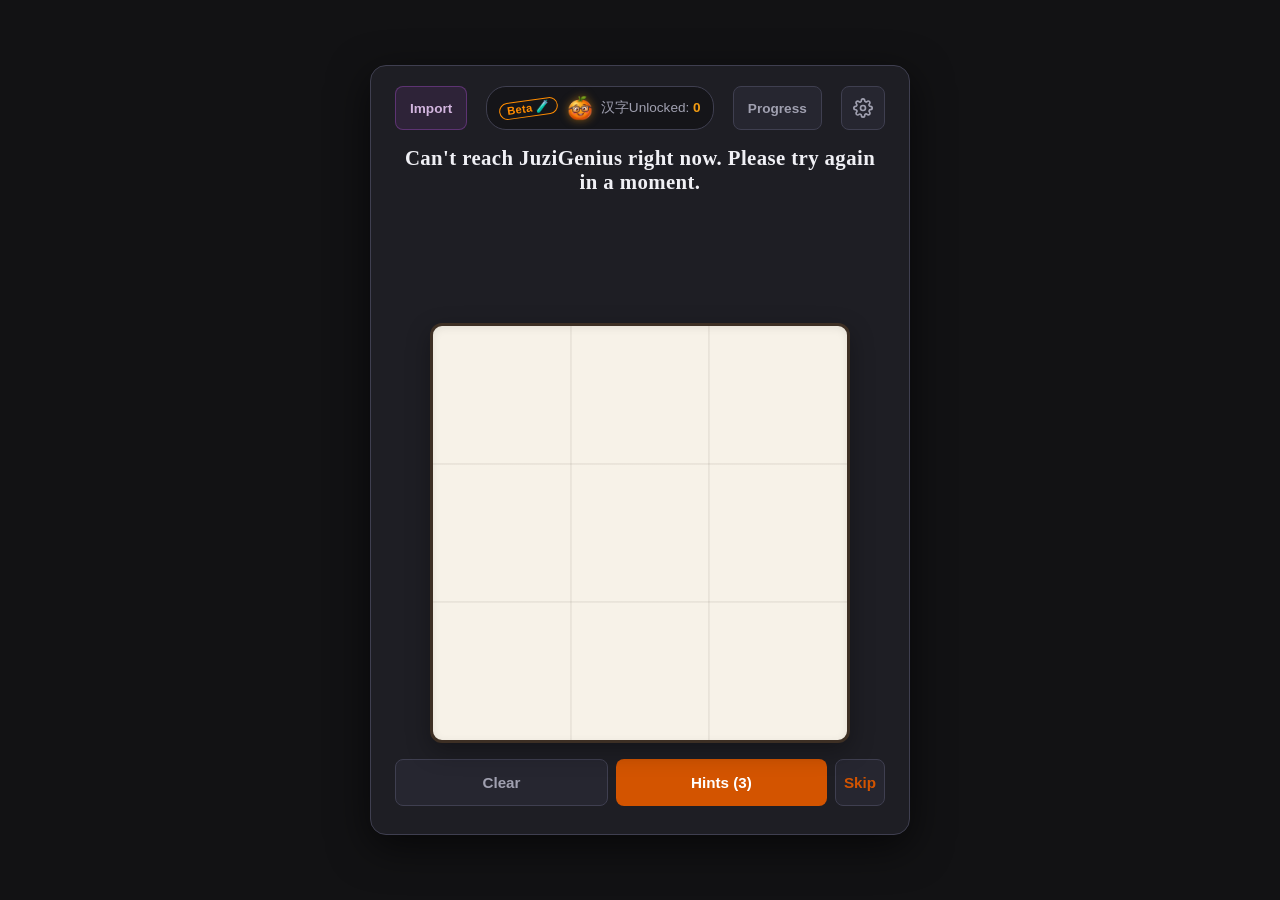
==== commit 808a9246: "Show session progress as a bar that fills with each item written Users reported not knowing how long" ====
--- a/index.html
+++ b/index.html
@@ -60,6 +60,28 @@
                  accessible label. -->
             <button type="button" id="btn-settings" class="gear-btn" title="Settings" aria-label="Settings"><svg viewBox="0 0 24 24" width="20" height="20" fill="none" stroke="currentColor" stroke-width="2" stroke-linecap="round" stroke-linejoin="round" aria-hidden="true"><circle cx="12" cy="12" r="3"/><path d="M19.4 15a1.65 1.65 0 0 0 .33 1.82l.06.06a2 2 0 0 1 0 2.83 2 2 0 0 1-2.83 0l-.06-.06a1.65 1.65 0 0 0-1.82-.33 1.65 1.65 0 0 0-1 1.51V21a2 2 0 0 1-2 2 2 2 0 0 1-2-2v-.09A1.65 1.65 0 0 0 9 19.4a1.65 1.65 0 0 0-1.82.33l-.06.06a2 2 0 0 1-2.83 0 2 2 0 0 1 0-2.83l.06-.06a1.65 1.65 0 0 0 .33-1.82 1.65 1.65 0 0 0-1.51-1H3a2 2 0 0 1-2-2 2 2 0 0 1 2-2h.09A1.65 1.65 0 0 0 4.6 9a1.65 1.65 0 0 0-.33-1.82l-.06-.06a2 2 0 0 1 0-2.83 2 2 0 0 1 2.83 0l.06.06a1.65 1.65 0 0 0 1.82.33H9a1.65 1.65 0 0 0 1-1.51V3a2 2 0 0 1 2-2 2 2 0 0 1 2 2v.09a1.65 1.65 0 0 0 1 1.51 1.65 1.65 0 0 0 1.82-.33l.06-.06a2 2 0 0 1 2.83 0 2 2 0 0 1 0 2.83l-.06.06a1.65 1.65 0 0 0-.33 1.82V9a1.65 1.65 0 0 0 1.51 1H21a2 2 0 0 1 2 2 2 2 0 0 1-2 2h-.09a1.65 1.65 0 0 0-1.51 1z"/></svg></button>
         </header>
+
+        <!-- Session progress. The app's answer to "how long am I supposed to
+             keep going?", which people used to have no way to know: the bar
+             fills as practice items are finished and a session is a fixed
+             amount of work whatever kind of item that work arrives as (see
+             ITEM_POINTS / SESSION_POINTS in app.js). A skipped item adds
+             nothing to it, which is the point -- it measures work done, not
+             screens passed.
+
+             It sits directly under the top row and doubles as that row's
+             divider, which is why #top-bar has no border-bottom of its own:
+             the canvas is sized from whatever height everything else leaves
+             (see fitCanvasToViewportHeight), so a new row here is taken
+             straight out of the writing area and has to earn its pixels. -->
+        <div id="session-bar" class="session-bar" role="progressbar"
+             aria-valuemin="0" aria-valuemax="100" aria-valuenow="0"
+             aria-label="Session progress">
+            <span id="session-bar-label" class="session-bar-label">Session 1</span>
+            <div class="session-bar-track">
+                <div id="session-bar-fill" class="session-bar-fill"></div>
+            </div>
+        </div>
 
         <!-- Shown only to a username/password account with no email on file,
              which currently has no way back in if the password is forgotten.
--- a/style.css
+++ b/style.css
@@ -88,9 +88,13 @@
     justify-content: space-between;
     align-items: center;
     gap: 8px;
-    margin-bottom: 14px;
-    padding-bottom: 12px;
-    border-bottom: 1px solid rgba(255, 255, 255, 0.07);
+    /* Tightened from 14px/12px, and the 1px bottom border removed, when the
+       session bar moved in directly underneath: that row is now the divider
+       between the top controls and the practice card, and it would otherwise
+       have cost the canvas its own height on top of a rule it makes
+       redundant. See .session-bar. */
+    margin-bottom: 8px;
+    padding-bottom: 8px;
 }
 
 .top-btn {
@@ -607,6 +611,37 @@
     font-weight: 800;
     color: #27ae60;
     margin-bottom: 6px;
+}
+
+/* Shown on the victory card only on the round that finishes a session (see
+   sessionVictoryNote in app.js). Green like the title, but small and
+   regular-weight: it is a note under the celebration, not a second
+   celebration. It sits above the sentence read-back, which is measured and
+   fitted after this is in the DOM, so the read-back gives up the few pixels
+   rather than this being squeezed -- fitVictorySolution reads the room
+   actually left and needs no telling about it. */
+.victory-session-note {
+    font-size: 0.72rem;
+    line-height: 1.35;
+    color: #27ae60;
+    max-width: 92%;
+    margin-bottom: 6px;
+}
+
+/* Hidden outright on a cramped canvas, not merely shrunk. Measured at the
+   200px floor: the note wrapped to two lines, took 29px, and the sentence
+   read-back below it was squeezed to 36px and clipped (`scrollHeight >
+   clientHeight`). The read-back is the thing worth keeping — it is the
+   learner's own finished work — and this is an aside. Same reasoning, and
+   the same 260px, as the no-stroke-data card's note, which this block
+   already hides.
+
+   The floor is only reached in landscape, at 125% zoom, or in a short
+   window; a phone held normally has a 351px canvas at 375x812 and shows the
+   note with room to spare. The bar's own "Day's target met" label survives
+   at every size regardless, so the information is never actually lost. */
+@container (max-width: 260px) {
+    .victory-session-note { display: none; }
 }
 
 /* The sentence just written, character by character with its reading beneath
@@ -2502,3 +2537,68 @@
     margin-left: auto;
 }
 
+/* --- Session progress bar -----------------------------------------------
+
+   One thin row under the top controls: a label naming which session of the
+   day this is, and a track that fills as practice items are completed. It
+   replaced #top-bar's bottom border rather than being added below it, so the
+   whole feature costs the writing canvas about 14px of height rather than
+   30 -- see #top-bar, and fitCanvasToViewportHeight in app.js for why every
+   row above the canvas is measured out of it. */
+.session-bar {
+    width: 100%;
+    display: flex;
+    align-items: center;
+    gap: 10px;
+    margin-bottom: 12px;
+}
+
+.session-bar[hidden] { display: none; }
+
+.session-bar-label {
+    flex-shrink: 0;
+    font-size: 0.68rem;
+    font-weight: 700;
+    letter-spacing: 0.06em;
+    text-transform: uppercase;
+    color: var(--text-secondary);
+    /* Tabular figures so the label doesn't jiggle the track sideways as the
+       session number ticks over. */
+    font-variant-numeric: tabular-nums;
+}
+
+.session-bar-track {
+    flex: 1;
+    min-width: 0;
+    height: 5px;
+    border-radius: 999px;
+    /* --border-color rather than --card-bg, which is only a shade off the
+       card itself: an empty track has to be visible, because the empty part
+       IS the information -- it is what shows how much of the session is
+       left. A track you can only see once it has filled answers the
+       question too late to be worth asking. */
+    background-color: var(--border-color);
+    overflow: hidden;
+}
+
+.session-bar-fill {
+    height: 100%;
+    width: 0;
+    border-radius: 999px;
+    background-color: var(--accent-gold);
+    transition: width 0.35s ease, background-color 0.25s ease;
+}
+
+/* The moment the session fills. Green rather than gold, and the label says
+   so in words -- the bar alone hitting its end is easy to miss on a glance,
+   and this is the one piece of information the whole feature exists to
+   deliver. It holds until the next completed item starts the next session. */
+.session-bar.is-complete .session-bar-fill { background-color: var(--accent-green); }
+.session-bar.is-complete .session-bar-label { color: var(--accent-green); }
+
+/* The label is the first thing worth dropping on a narrow phone: the track
+   carries the actual information, and "SESSION 2" is the part a returning
+   user already knows. */
+@media (max-width: 380px) {
+    .session-bar-label { display: none; }
+}
